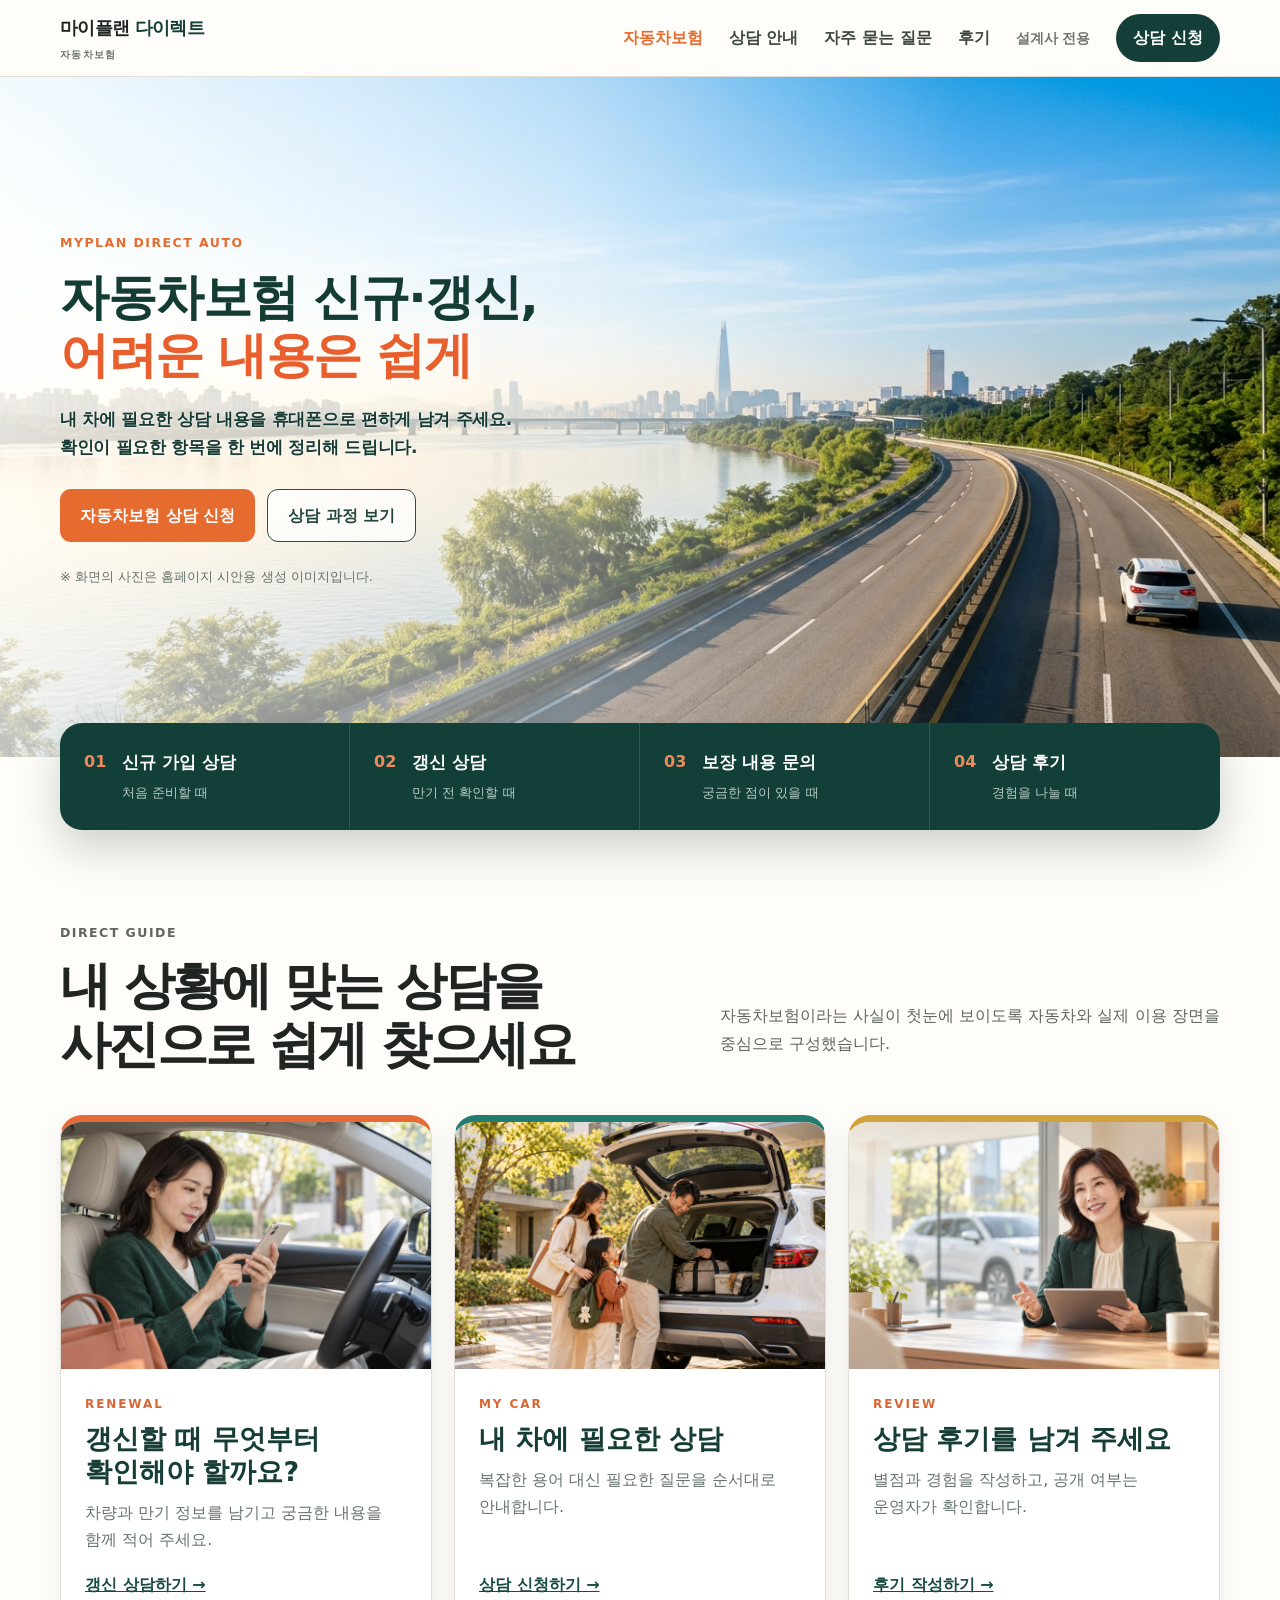
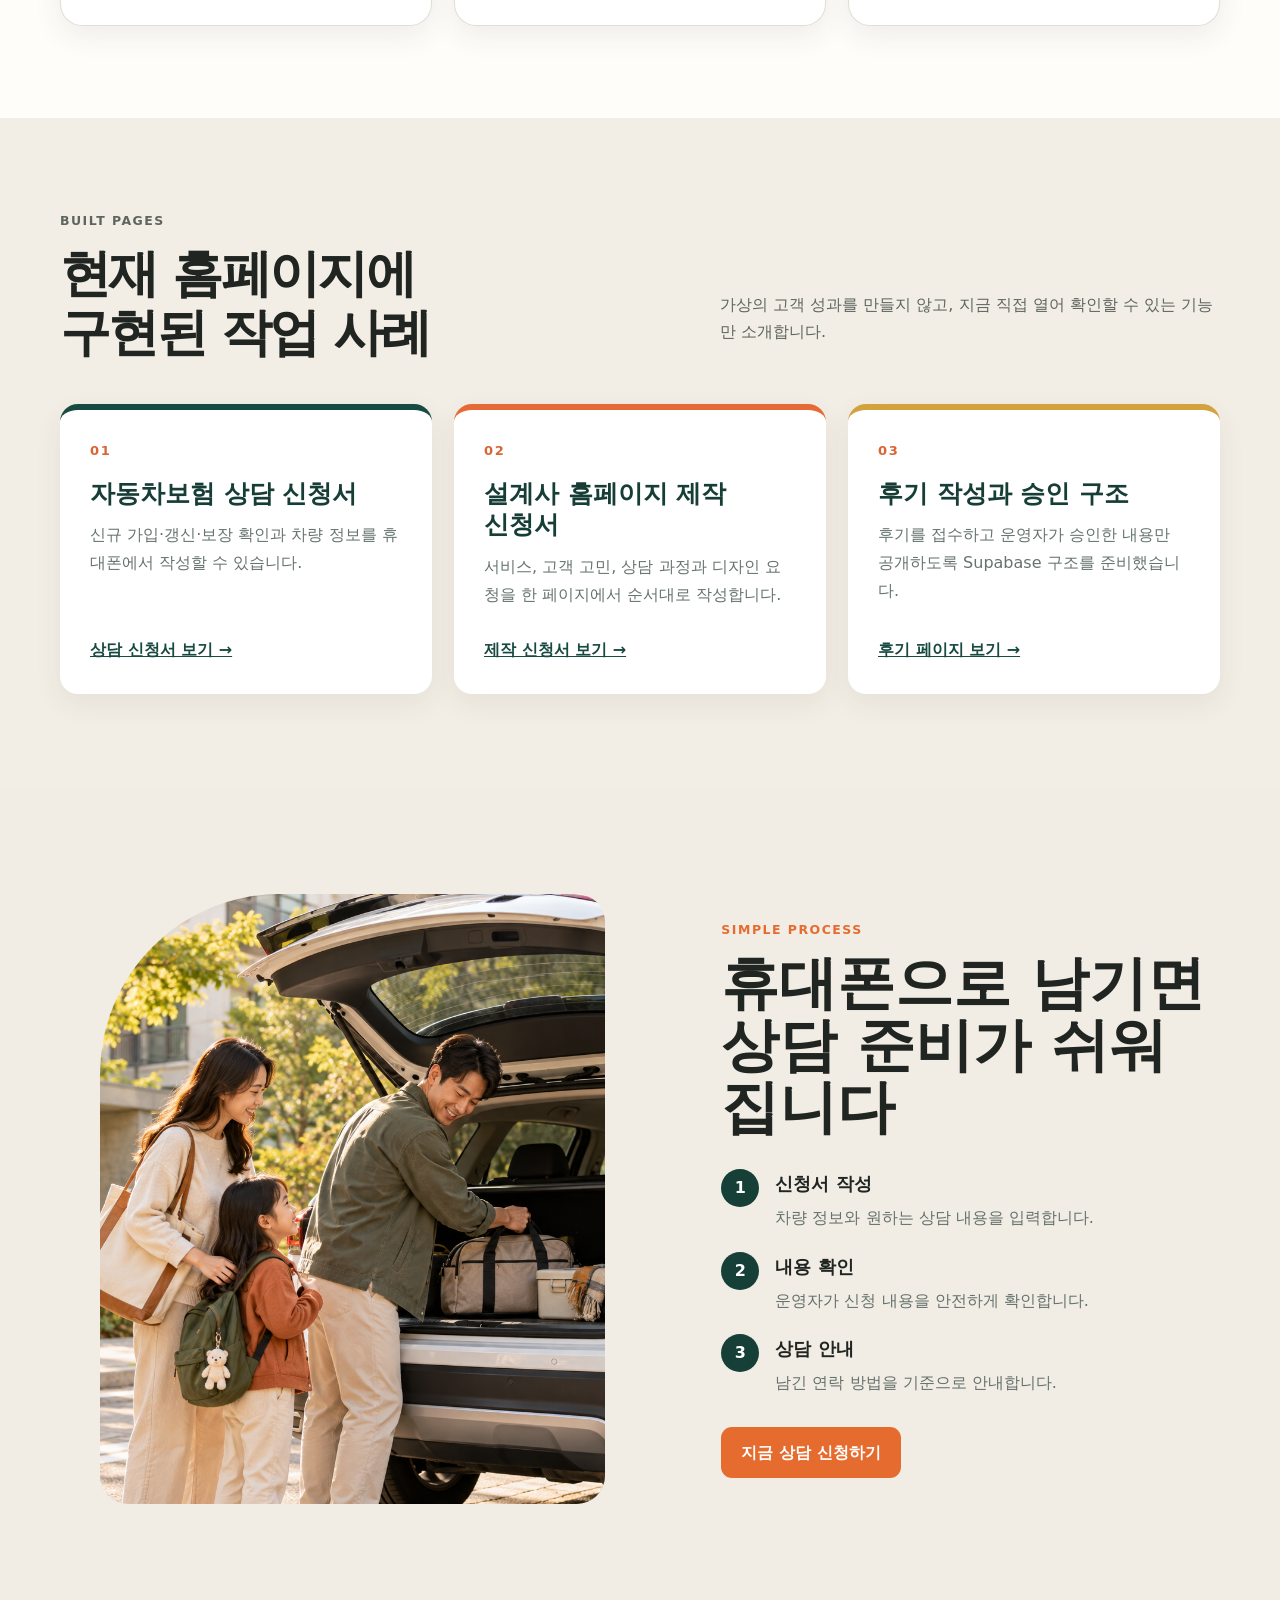
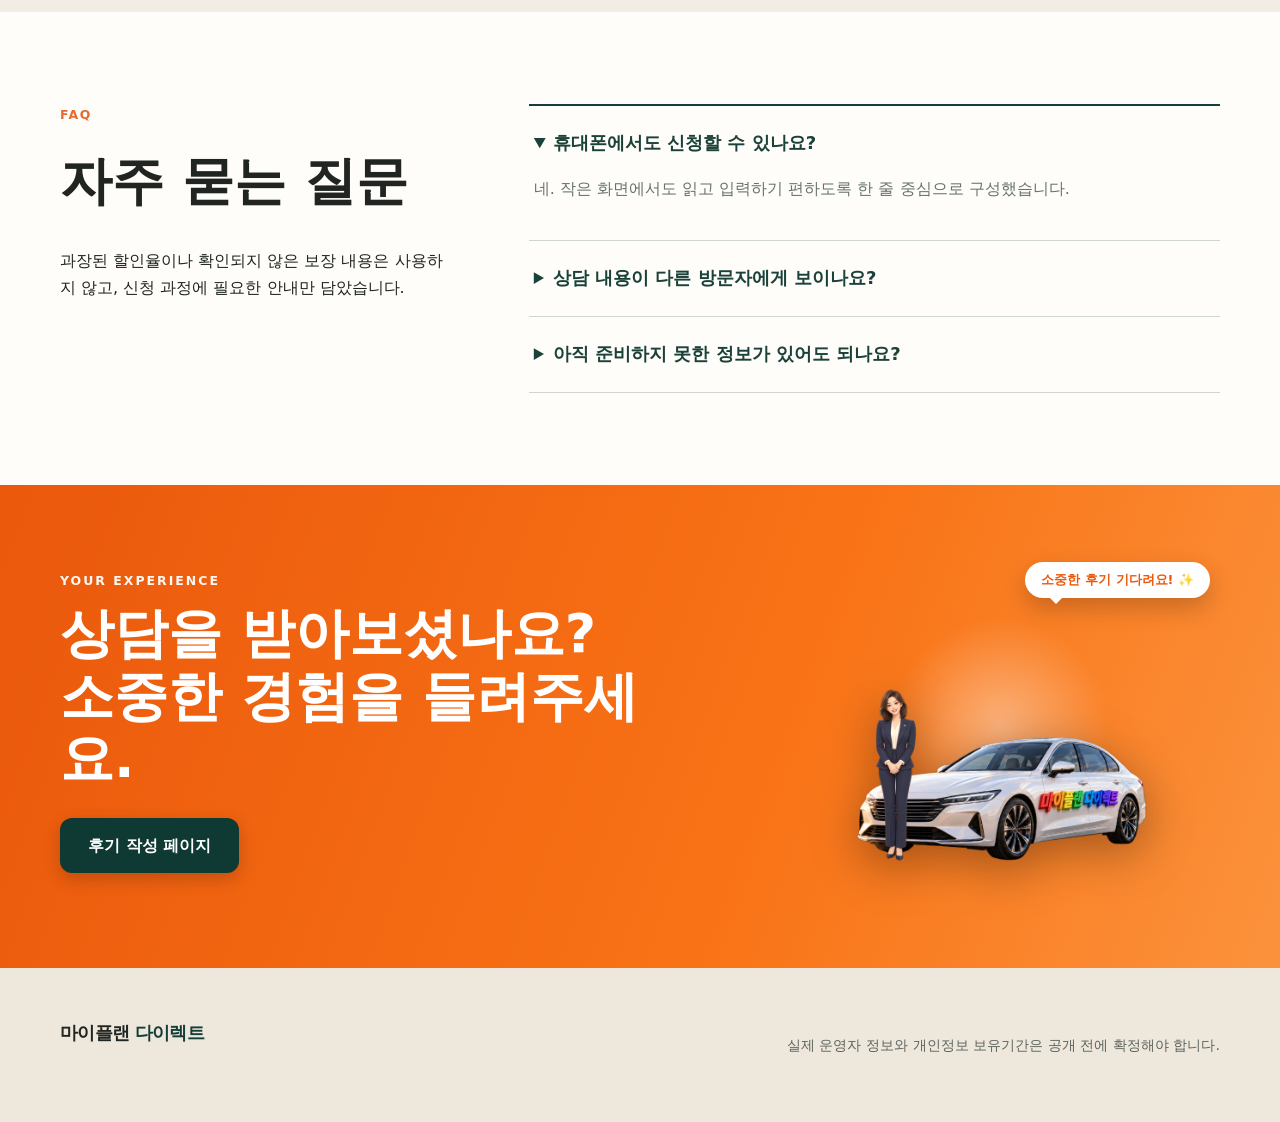
==== index.html @ ab6ae0f0 "Publish MyPlan Direct homework site" ====
<!doctype html><html lang="ko"><head><meta charset="utf-8"><meta name="viewport" content="width=device-width,initial-scale=1"><meta name="robots" content="noindex,nofollow,noarchive"><meta name="description" content="마이플랜 다이렉트 자동차보험 신규·갱신 상담"><title>마이플랜 다이렉트 자동차보험</title><link rel="stylesheet" href="styles.css?v=crisp"></head><body><a class="skip" href="#main">본문 바로가기</a>
<header class="site-header"><div class="wrap nav"><a class="brand" href="index.html">마이플랜 <span>다이렉트</span><small>자동차보험</small></a><button class="menu" aria-expanded="false">메뉴</button><nav class="nav-links"><a aria-current="page" href="index.html">자동차보험</a><a href="#guide">상담 안내</a><a href="#faq">자주 묻는 질문</a><a href="reviews.html">후기</a><a class="planner-link" href="planner-website.html">설계사 전용</a><a class="nav-cta" href="auto-consultation.html">상담 신청</a></nav></div></header>
<main id="main"><section class="auto-hero"><img class="auto-hero-bg" src="assets/car-road-v2.jpg?v=original-beloved" alt="밝은 도로를 안전하게 달리는 흰색 가족용 자동차"><div class="auto-hero-scrim"></div><div class="wrap auto-hero-content"><p class="eyebrow">MYPLAN DIRECT AUTO</p><h1 style="word-break: keep-all;"><span style="white-space: nowrap;">자동차보험 신규·갱신,</span><br><span style="white-space: nowrap;"><em>어려운 내용은 쉽게</em></span></h1><p class="lead">내 차에 필요한 상담 내용을 휴대폰으로 편하게 남겨 주세요.<br>확인이 필요한 항목을 한 번에 정리해 드립니다.</p><div class="actions"><a class="button primary" href="auto-consultation.html">자동차보험 상담 신청</a><a class="button hero-ghost" href="#guide">상담 과정 보기</a></div><p class="hero-caption">※ 화면의 사진은 홈페이지 시안용 생성 이미지입니다.</p></div></section>
<section class="quick-bar" aria-label="빠른 메뉴"><div class="wrap quick-grid"><a href="auto-consultation.html"><span>01</span><strong>신규 가입 상담</strong><small>처음 준비할 때</small></a><a href="auto-consultation.html"><span>02</span><strong>갱신 상담</strong><small>만기 전 확인할 때</small></a><a href="auto-consultation.html"><span>03</span><strong>보장 내용 문의</strong><small>궁금한 점이 있을 때</small></a><a href="reviews.html"><span>04</span><strong>상담 후기</strong><small>경험을 나눌 때</small></a></div></section>
<section class="section" id="guide"><div class="wrap"><div class="section-head"><div><p class="eyebrow">DIRECT GUIDE</p><h2>내 상황에 맞는 상담을<br>사진으로 쉽게 찾으세요</h2></div><p>자동차보험이라는 사실이 첫눈에 보이도록 자동차와 실제 이용 장면을 중심으로 구성했습니다.</p></div><div class="image-service-grid"><article class="image-service-card large"><img src="assets/renewal-mobile-v1.png" alt="주차된 차 안에서 휴대폰으로 자동차보험 갱신 내용을 확인하는 사람"><div><span>RENEWAL</span><h3>갱신할 때 무엇부터<br> 확인해야 할까요?</h3><p>차량과 만기 정보를 남기고 궁금한 내용을 함께 적어 주세요.</p><a href="auto-consultation.html">갱신 상담하기 →</a></div></article><article class="image-service-card"><img src="assets/family-drive-v1.png" alt="가족과 함께 자동차 여행을 준비하는 모습"><div><span>MY CAR</span><h3>내 차에 필요한 상담</h3><p>복잡한 용어 대신 필요한 질문을 순서대로 안내합니다.</p><a href="auto-consultation.html">상담 신청하기 →</a></div></article><article class="image-service-card"><img src="assets/hero-consultation-v1.png" alt="밝은 사무실에서 태블릿으로 안내하는 상담자"><div><span>REVIEW</span><h3>상담 후기를 남겨 주세요</h3><p>별점과 경험을 작성하고, 공개 여부는 운영자가 확인합니다.</p><a href="reviews.html">후기 작성하기 →</a></div></article></div></div></section>
<section class="section built-work" id="work"><div class="wrap"><div class="section-head"><div><p class="eyebrow">BUILT PAGES</p><h2>현재 홈페이지에<br>구현된 작업 사례</h2></div><p>가상의 고객 성과를 만들지 않고, 지금 직접 열어 확인할 수 있는 기능만 소개합니다.</p></div><div class="work-grid"><article><span>01</span><h3>자동차보험 상담 신청서</h3><p>신규 가입·갱신·보장 확인과 차량 정보를 휴대폰에서 작성할 수 있습니다.</p><a href="auto-consultation.html">상담 신청서 보기 →</a></article><article><span>02</span><h3>설계사 홈페이지 제작 신청서</h3><p>서비스, 고객 고민, 상담 과정과 디자인 요청을 한 페이지에서 순서대로 작성합니다.</p><a href="planner-website.html">제작 신청서 보기 →</a></article><article><span>03</span><h3>후기 작성과 승인 구조</h3><p>후기를 접수하고 운영자가 승인한 내용만 공개하도록 Supabase 구조를 준비했습니다.</p><a href="reviews.html">후기 페이지 보기 →</a></article></div></div></section>
<section class="section auto-story"><div class="wrap auto-story-grid"><figure><img src="assets/family-drive-v1.png" alt="주말 이동을 위해 자동차에 짐을 싣는 가족"></figure><div><p class="eyebrow">SIMPLE PROCESS</p><h2>휴대폰으로 남기면<br>상담 준비가 쉬워집니다</h2><ol class="process-list"><li><span>1</span><div><strong>신청서 작성</strong><p>차량 정보와 원하는 상담 내용을 입력합니다.</p></div></li><li><span>2</span><div><strong>내용 확인</strong><p>운영자가 신청 내용을 안전하게 확인합니다.</p></div></li><li><span>3</span><div><strong>상담 안내</strong><p>남긴 연락 방법을 기준으로 안내합니다.</p></div></li></ol><a class="button primary" href="auto-consultation.html">지금 상담 신청하기</a></div></div></section>
<section class="section" id="faq"><div class="wrap faq-layout"><div><p class="eyebrow">FAQ</p><h2>자주 묻는 질문</h2><p>과장된 할인율이나 확인되지 않은 보장 내용은 사용하지 않고, 신청 과정에 필요한 안내만 담았습니다.</p></div><div class="faq-list"><details open><summary>휴대폰에서도 신청할 수 있나요?</summary><p>네. 작은 화면에서도 읽고 입력하기 편하도록 한 줄 중심으로 구성했습니다.</p></details><details><summary>상담 내용이 다른 방문자에게 보이나요?</summary><p>공개 목록으로 만들지 않았습니다. 실제 저장을 시작하기 전에는 Supabase 접근 권한과 운영자 계정 설정을 마쳐야 합니다.</p></details><details><summary>아직 준비하지 못한 정보가 있어도 되나요?</summary><p>확실히 아는 내용부터 작성하고, 자세한 질문은 상담 요청란에 남길 수 있습니다.</p></details></div></div></section>
<section class="auto-review-cta"><div class="wrap auto-review-layout"><div class="review-cta-text"><p class="eyebrow">YOUR EXPERIENCE</p><h2>상담을 받아보셨나요?<br>소중한 경험을 들려주세요.</h2><a class="button" href="reviews.html">후기 작성 페이지</a></div><div class="character-pet-stage"><div class="glow-aura"></div><div class="speech-bubble">소중한 후기 기다려요! ✨</div><div class="character-pet-inner"><img src="assets/consultant-pet.png?v=car-and-pet" alt="상담 전문가 캐릭터" class="character-pet-img"></div></div></div></section></main>
<footer class="site-footer"><div class="wrap footer-grid"><a class="brand" href="index.html">마이플랜 <span>다이렉트</span></a><p>실제 운영자 정보와 개인정보 보유기간은 공개 전에 확정해야 합니다.</p></div></footer><script src="config.js"></script><script src="site.js"></script></body></html>
---- styles.css ----
:root{--forest:#143f38;--forest-2:#0c302b;--orange:#e66b2e;--orange-dark:#c9501b;--cream:#fbf4e9;--cream-2:#f5e8d8;--paper:#fffdf9;--ink:#202522;--body:#5e655f;--line:#dfd8cc;--sage:#dce8df;--white:#fff;--danger:#a43b2b;--success:#176b51;--shadow:0 20px 55px rgba(34,53,43,.13)}
*{box-sizing:border-box}html{scroll-behavior:smooth}body{margin:0;color:var(--ink);font-family:Pretendard,"Noto Sans KR","Malgun Gothic",system-ui,sans-serif;line-height:1.72;background:var(--paper)}button,input,select,textarea{font:inherit}.wrap{width:min(1160px,calc(100% - 40px));margin:auto}.skip{position:fixed;left:12px;top:-60px;z-index:100;background:#111;color:#fff;padding:10px}.skip:focus{top:12px}.site-header{position:sticky;top:0;z-index:20;background:rgba(255,253,249,.94);backdrop-filter:blur(16px);border-bottom:1px solid rgba(223,216,204,.8)}.nav{min-height:76px;display:flex;align-items:center;justify-content:space-between;gap:28px}.brand{color:var(--ink);text-decoration:none;font-weight:900;letter-spacing:-.04em;font-size:1.12rem}.brand span{color:var(--forest)}.nav-links{display:flex;align-items:center;gap:26px}.nav-links a{color:#3e4842;text-decoration:none;font-weight:700}.nav-links a[aria-current=page],.nav-links a:hover{color:var(--orange)}.nav-links .nav-cta{background:var(--forest);color:#fff;padding:10px 17px;border-radius:999px}.menu{display:none;border:1px solid var(--line);background:#fff;border-radius:10px;padding:8px 12px}.hero{background:var(--cream);padding:70px 0 0;overflow:hidden}.hero-grid{display:grid;grid-template-columns:.92fr 1.08fr;gap:56px;align-items:center}.eyebrow{margin:0 0 12px;color:var(--orange);font-size:.78rem;font-weight:900;letter-spacing:.12em}.hero h1,.page-hero h1{margin:0;font-size:clamp(2.7rem,6vw,5.2rem);line-height:1.06;letter-spacing:-.065em}.hero h1 em{font-style:normal;color:var(--forest)}.lead{font-size:1.12rem;color:var(--body);margin:24px 0 30px}.actions{display:flex;flex-wrap:wrap;gap:12px}.button{display:inline-flex;align-items:center;justify-content:center;min-height:48px;border:0;border-radius:11px;padding:12px 20px;font-weight:900;text-decoration:none;cursor:pointer}.button.primary{background:var(--orange);color:#fff}.button.primary:hover{background:var(--orange-dark)}.button.secondary{background:#fff;color:var(--forest);border:1px solid #cfc4b5}.button.forest{background:var(--forest);color:#fff}.hero-photo{position:relative;margin:0;align-self:end}.hero-photo img{display:block;width:100%;aspect-ratio:3/2;object-fit:cover;border-radius:120px 120px 24px 24px;box-shadow:var(--shadow)}.photo-note{position:absolute;left:-22px;bottom:28px;background:var(--forest);color:#fff;padding:14px 18px;border-radius:10px;box-shadow:var(--shadow);font-weight:800}.trust-strip{margin-top:0;background:var(--forest);color:#fff}.trust-grid{display:grid;grid-template-columns:repeat(3,1fr)}.trust-grid div{padding:25px 28px;border-right:1px solid rgba(255,255,255,.15)}.trust-grid div:last-child{border:0}.trust-grid strong,.trust-grid span{display:block}.trust-grid span{color:#bdd1cb;font-size:.88rem}.section{padding:92px 0}.section-head{display:flex;justify-content:space-between;align-items:end;gap:40px;margin-bottom:42px}.section-head h2{font-size:clamp(2rem,4vw,3.4rem);line-height:1.15;letter-spacing:-.05em;margin:0}.section-head p{max-width:500px;color:var(--body)}.service-list{display:grid;grid-template-columns:1fr 1fr;border-top:1px solid var(--line)}.service-item{padding:32px 24px 34px 0;border-bottom:1px solid var(--line);display:grid;grid-template-columns:64px 1fr;gap:20px}.service-item:nth-child(odd){border-right:1px solid var(--line)}.service-item:nth-child(even){padding-left:32px}.service-number{color:var(--orange);font-size:1.6rem;font-weight:900}.service-item h3{margin:0 0 8px;font-size:1.35rem}.service-item p{margin:0;color:var(--body)}.dark-section{background:var(--forest);color:#fff}.dark-section .section-head p{color:#c7d7d2}.dark-cards{display:grid;grid-template-columns:repeat(3,1fr);gap:16px}.dark-card{padding:28px;border:1px solid rgba(255,255,255,.18);background:rgba(255,255,255,.06);border-radius:14px}.dark-card span{color:#f3b085;font-weight:900}.dark-card h3{font-size:1.3rem}.dark-card p{color:#c9d8d4}.cta-band{background:var(--orange);color:#fff;padding:44px 0}.cta-row{display:flex;justify-content:space-between;align-items:center;gap:30px}.cta-row h2{margin:0;font-size:2rem;letter-spacing:-.04em}.cta-row .button{background:#fff;color:var(--forest)}.page-hero{padding:76px 0;background:var(--cream);border-bottom:1px solid var(--line)}.page-hero h1{font-size:clamp(2.5rem,5vw,4.4rem)}.page-hero .lead{max-width:720px}.page-shell{display:grid;grid-template-columns:minmax(0,1fr) 390px;gap:36px;align-items:start}.info-panel{position:sticky;top:104px;background:var(--forest);color:#fff;padding:30px;border-radius:18px}.info-panel h2{margin-top:0}.info-panel p,.info-panel li{color:#cbdad5}.info-panel ol,.info-panel ul{padding-left:20px}.form-card{background:#fff;border:1px solid var(--line);padding:34px;border-radius:18px;box-shadow:0 14px 40px rgba(43,53,47,.07)}.form-card h2{margin-top:0;font-size:1.8rem}.form-intro{color:var(--body)}.form-grid{display:grid;gap:18px}.two{display:grid;grid-template-columns:1fr 1fr;gap:14px}.field{display:grid;gap:7px;font-weight:750}.field span,.required{color:var(--danger)}.field small{color:var(--body);font-weight:500}input,select,textarea{width:100%;padding:13px 14px;border:1px solid #cfc8bd;border-radius:9px;color:var(--ink);background:#fff;outline:0}textarea{resize:vertical}input:focus,select:focus,textarea:focus{border-color:var(--forest);box-shadow:0 0 0 4px rgba(20,63,56,.1)}.consent{background:var(--cream);border:1px solid var(--line);padding:16px;border-radius:10px;color:var(--body);font-size:.92rem}.check{display:grid;grid-template-columns:22px 1fr;gap:10px;align-items:start}.check input{width:20px;height:20px}.submit{width:100%;min-height:54px}.submit:disabled{opacity:.5;cursor:not-allowed}.message{text-align:center;font-weight:800;min-height:1.6em;margin:0}.message.ok{color:var(--success)}.message.bad{color:var(--danger)}.warning{background:#fff2df;border:1px solid #efc691;color:#7a4b19;padding:14px;border-radius:10px}.honeypot{position:absolute!important;left:-9999px!important;width:1px!important;height:1px!important}.review-layout{display:grid;grid-template-columns:minmax(0,1.15fr) minmax(340px,.85fr);gap:30px}.review-list{display:grid;gap:14px}.review-card{margin:0;padding:23px;background:#fff;border:1px solid var(--line);border-radius:13px}.stars{color:var(--orange);letter-spacing:.08em}.review-card footer{display:flex;justify-content:space-between;color:var(--body);font-size:.86rem}.empty{padding:40px;border:1px dashed #b9b0a4;text-align:center;color:var(--body)}.privacy-content{max-width:850px}.privacy-content h2{margin-top:44px}.notice{background:var(--cream);border-left:5px solid var(--orange);padding:20px}.site-footer{padding:50px 0;background:#ede7dc}.footer-grid{display:flex;justify-content:space-between;gap:30px}.footer-grid p{color:var(--body);font-size:.9rem}.generic-photo-note{font-size:.78rem;color:var(--body);margin-top:10px}
@media(max-width:850px){.menu{display:block}.nav-links{display:none;position:absolute;top:68px;left:20px;right:20px;flex-direction:column;align-items:stretch;background:#fff;border:1px solid var(--line);padding:18px;border-radius:14px;box-shadow:var(--shadow)}.nav-links.open{display:flex}.hero-grid,.page-shell,.review-layout{grid-template-columns:1fr}.hero{padding-top:48px}.hero-photo{margin-top:10px}.photo-note{left:14px}.trust-grid,.dark-cards{grid-template-columns:1fr}.trust-grid div{border-right:0;border-bottom:1px solid rgba(255,255,255,.15)}.service-list{grid-template-columns:1fr}.service-item:nth-child(odd){border-right:0}.service-item:nth-child(even){padding-left:0}.info-panel{position:static}.section-head,.cta-row,.footer-grid{align-items:flex-start;flex-direction:column}}
@media(max-width:560px){.wrap{width:min(100% - 28px,1160px)}.nav{min-height:64px}.hero h1,.page-hero h1{font-size:2.65rem}.actions{display:grid}.actions .button{width:100%}.hero-photo img{border-radius:62px 62px 18px 18px}.section{padding:66px 0}.two{grid-template-columns:1fr}.form-card{padding:22px 16px}.service-item{grid-template-columns:46px 1fr}.page-hero{padding:55px 0}}
@media(prefers-reduced-motion:reduce){html{scroll-behavior:auto}}
.honeypot{display:none!important}
.brand small{display:block;margin-top:2px;color:#6b756f;font-size:10px;font-weight:800;letter-spacing:.13em}.planner-link{color:#6f7772!important;font-size:14px}
.auto-hero{position:relative;min-height:680px;display:grid;align-items:center;overflow:hidden;background:#dce5de}.auto-hero-bg{position:absolute;inset:0;width:100%;height:100%;object-fit:cover;object-position:center}.auto-hero-scrim{position:absolute;inset:0;background:linear-gradient(90deg,rgba(255,255,255,0.75) 0%,rgba(255,255,255,0.45) 45%,rgba(255,255,255,0) 75%)}.auto-hero-content{position:relative;z-index:1;padding-top:92px;padding-bottom:92px}.auto-hero-content h1{max-width:680px;margin:14px 0 20px;color:#153c34;font-size:clamp(30px,3.8vw,50px);line-height:1.2;letter-spacing:-.03em}.auto-hero-content h1 em{color:#e85e2c;font-style:normal}.auto-hero-content .lead{max-width:630px;color:#43534e}.hero-ghost{border:1px solid #294f46;background:rgba(255,255,255,.76);color:#24483f}.hero-caption{margin-top:24px;color:#65716c;font-size:13px}
.quick-bar{position:relative;z-index:2;margin-top:-34px}.quick-grid{display:grid;grid-template-columns:repeat(4,1fr);overflow:hidden;border-radius:22px;background:#123f37;box-shadow:0 18px 45px rgba(19,49,42,.22)}.quick-grid a{display:grid;grid-template-columns:38px 1fr;padding:25px 24px;border-right:1px solid rgba(255,255,255,.13);color:#fff;text-decoration:none}.quick-grid a:last-child{border-right:0}.quick-grid span{grid-row:1/3;color:#ef8a5e;font-weight:900}.quick-grid strong{font-size:17px}.quick-grid small{margin-top:5px;color:#b9ccc6}
.image-service-grid{display:grid;grid-template-columns:1.25fr .75fr;gap:22px}.image-service-card{position:relative;min-height:340px;overflow:hidden;border-radius:28px;background:#163f37}.image-service-card.large{grid-row:span 2;min-height:704px}.image-service-card img{width:100%;height:100%;object-fit:cover;transition:transform .5s ease}.image-service-card:hover img{transform:scale(1.025)}.image-service-card:after{content:"";position:absolute;inset:0;background:linear-gradient(0deg,rgba(10,35,30,.88),rgba(10,35,30,0) 62%)}.image-service-card>div{position:absolute;z-index:2;right:0;bottom:0;left:0;padding:30px;color:#fff}.image-service-card span{color:#ff9a69;font-size:12px;font-weight:900;letter-spacing:.16em}.image-service-card h3{margin:8px 0 10px;font-size:clamp(25px,3vw,38px);line-height:1.12}.image-service-card p{max-width:520px;color:#d7e1de}.image-service-card a{display:inline-block;margin-top:14px;color:#fff;font-weight:800}
.auto-story{background:#f1ede4}.auto-story-grid{display:grid;grid-template-columns:1.08fr .92fr;gap:76px;align-items:center}.auto-story figure{height:610px;overflow:hidden;border-radius:180px 28px 28px 28px}.auto-story figure img{width:100%;height:100%;object-fit:cover}.auto-story h2{margin:12px 0 30px;font-size:clamp(36px,4.5vw,58px);line-height:1.08}.process-list{display:grid;gap:20px;margin:0 0 30px;padding:0;list-style:none}.process-list li{display:flex;gap:16px;align-items:flex-start}.process-list li>span{display:grid;flex:0 0 38px;height:38px;place-items:center;border-radius:50%;background:#153f37;color:#fff;font-weight:900}.process-list strong{font-size:18px}.process-list p{margin:4px 0 0;color:#65716c}
.faq-layout{display:grid;grid-template-columns:.72fr 1.28fr;gap:80px}.faq-layout h2{margin:10px 0 20px;font-size:52px}.faq-list{border-top:2px solid #173f37}.faq-list details{padding:22px 5px;border-bottom:1px solid #cfd6d2}.faq-list summary{cursor:pointer;color:#1b423a;font-size:18px;font-weight:850}.faq-list p{padding-right:40px;color:#66736e}.auto-review-cta{padding:100px 0;background:linear-gradient(110deg,#eb682f,#f29560);color:#fff}.auto-review-cta h2{margin:12px 0 28px;font-size:clamp(38px,5vw,66px);line-height:1.08}.auto-review-cta .eyebrow{color:#fff}.auto-review-cta .button{background:#153f37;color:#fff}
@media(max-width:800px){.auto-hero{min-height:680px;align-items:end}.auto-hero-bg{object-position:64% center}.auto-hero-scrim{background:linear-gradient(0deg,rgba(248,244,235,.98) 0%,rgba(248,244,235,.88) 56%,rgba(248,244,235,.06) 100%)}.auto-hero-content{padding-top:250px;padding-bottom:62px}.auto-hero-content h1{font-size:42px}.auto-hero-content .lead br{display:none}.quick-bar{margin-top:0;background:#123f37}.quick-grid{grid-template-columns:1fr 1fr;border-radius:0;box-shadow:none}.quick-grid a{padding:19px 16px;border-bottom:1px solid rgba(255,255,255,.12)}.image-service-grid{grid-template-columns:1fr}.image-service-card,.image-service-card.large{grid-row:auto;min-height:430px}.auto-story-grid,.faq-layout{grid-template-columns:1fr;gap:38px}.auto-story figure{height:430px;border-radius:100px 24px 24px 24px}.faq-layout h2{font-size:40px}}
@media(max-width:520px){.quick-grid{grid-template-columns:1fr}.quick-grid a{grid-template-columns:34px 1fr}.auto-hero-content h1{font-size:37px}.image-service-card,.image-service-card.large{min-height:400px}.image-service-card>div{padding:24px}.auto-story figure{height:350px}.auto-review-cta{padding:72px 0}}

/* 서비스 사진 3장만 동일한 크기와 아래 설명형 카드로 정리 */
.image-service-grid{grid-template-columns:repeat(3,minmax(0,1fr));align-items:stretch}
.image-service-card,.image-service-card.large{display:flex;grid-row:auto;min-height:0;flex-direction:column;border:1px solid #e2ded6;border-radius:22px;background:#fff;box-shadow:0 10px 28px rgba(38,54,49,.08)}
.image-service-card img{display:block;width:100%;height:auto;aspect-ratio:3/2;object-fit:contain;object-position:center;background:#f2eee7;transition:none}
.image-service-card:hover img{transform:none}
.image-service-card:after{display:none}
.image-service-card>div{position:static;display:flex;flex:1;flex-direction:column;align-items:flex-start;padding:25px 24px 27px;color:#173e36}
.image-service-card span{color:#d96534}
.image-service-card h3{margin:8px 0 10px;font-size:27px;line-height:1.22;word-break:keep-all}
.image-service-card h3 br{display:none}
.image-service-card p{margin:0;color:#66736e;line-height:1.7;word-break:keep-all}
.image-service-card a{margin-top:auto;padding-top:18px;color:#174a40}
@media(max-width:900px){.image-service-grid{grid-template-columns:1fr}.image-service-card,.image-service-card.large{min-height:0}.image-service-card img{aspect-ratio:3/2}.image-service-card>div{padding:23px 22px 25px}}
.image-service-card:nth-child(1){border-top:7px solid #e66a35}
.image-service-card:nth-child(2){border-top:7px solid #237c70}
.image-service-card:nth-child(3){border-top:7px solid #d3a23f}
.built-work{background:#f3eee5}.work-grid{display:grid;grid-template-columns:repeat(3,minmax(0,1fr));gap:22px}.work-grid article{display:flex;min-height:290px;flex-direction:column;padding:30px;border-top:6px solid #174a40;border-radius:18px;background:#fff;box-shadow:0 10px 28px rgba(38,54,49,.07)}.work-grid article:nth-child(2){border-top-color:#e66a35}.work-grid article:nth-child(3){border-top-color:#d3a23f}.work-grid span{color:#d96534;font-size:13px;font-weight:900;letter-spacing:.14em}.work-grid h3{margin:16px 0 12px;color:#173e36;font-size:25px;line-height:1.25;word-break:keep-all}.work-grid p{margin:0;color:#66736e;line-height:1.75}.work-grid a{margin-top:auto;padding-top:22px;color:#174a40;font-weight:850}@media(max-width:800px){.work-grid{grid-template-columns:1fr}.work-grid article{min-height:0}}

/* Auto Review CTA & Moving Female Character */
.auto-review-cta {
  padding: 85px 0 95px;
  background: linear-gradient(110deg, #ea580c 0%, #f97316 60%, #fb923c 100%);
  color: #fff;
  overflow: visible;
  position: relative;
}
.auto-review-layout {
  display: flex;
  align-items: center;
  justify-content: space-between;
  gap: 40px;
  position: relative;
}
.review-cta-text {
  max-width: 620px;
  z-index: 2;
}
.review-cta-text h2 {
  margin: 12px 0 28px;
  font-size: clamp(34px, 4.5vw, 54px);
  line-height: 1.15;
  font-weight: 900;
  color: #fff;
}
.review-cta-text .eyebrow {
  color: rgba(255, 255, 255, 0.95);
  font-weight: 800;
  letter-spacing: 2px;
}
.auto-review-cta .button {
  background: #0f3933;
  color: #fff;
  font-weight: 700;
  padding: 14px 28px;
  border-radius: 12px;
  box-shadow: 0 6px 18px rgba(0, 0, 0, 0.2);
  transition: all 0.25s ease;
  display: inline-block;
}
.auto-review-cta .button:hover {
  background: #144e45;
  transform: translateY(-2px);
  box-shadow: 0 10px 25px rgba(0, 0, 0, 0.3);
}

/* Character Pet Stage */
.character-pet-stage {
  position: relative;
  width: 440px;
  height: 270px;
  display: flex;
  align-items: flex-end;
  justify-content: center;
  z-index: 2;
  flex-shrink: 0;
}
.character-pet-inner {
  position: relative;
  width: 100%;
  height: 100%;
  display: flex;
  align-items: flex-end;
  justify-content: center;
  animation: petFloat 3.4s ease-in-out infinite;
}
.character-pet-img {
  max-height: 260px;
  max-width: 100%;
  width: auto;
  object-fit: contain;
  filter: drop-shadow(0 12px 24px rgba(0, 0, 0, 0.35));
  margin-bottom: -20px;
}
.character-pet-stage .glow-aura {
  position: absolute;
  top: 30px;
  width: 220px;
  height: 220px;
  background: radial-gradient(circle, rgba(255, 255, 255, 0.4) 0%, rgba(255, 255, 255, 0) 70%);
  border-radius: 50%;
  z-index: 0;
  pointer-events: none;
  animation: petGlow 2.5s ease-in-out infinite alternate;
}
.character-pet-stage .speech-bubble {
  position: absolute;
  top: -25px;
  right: 10px;
  background: #ffffff;
  color: #ea580c;
  font-size: 13px;
  font-weight: 800;
  padding: 7px 16px;
  border-radius: 20px;
  box-shadow: 0 10px 25px rgba(0, 0, 0, 0.2);
  z-index: 3;
  white-space: nowrap;
  animation: bubbleHop 2.4s ease-in-out infinite;
}
.character-pet-stage .speech-bubble::after {
  content: '';
  position: absolute;
  bottom: -6px;
  left: 25px;
  border-width: 6px 6px 0;
  border-style: solid;
  border-color: #ffffff transparent;
  display: block;
  width: 0;
}

@keyframes petFloat {
  0%, 100% { transform: translateY(0px) rotate(0deg); }
  50% { transform: translateY(-10px) rotate(0.8deg); }
}
@keyframes petGlow {
  0% { transform: scale(0.95); opacity: 0.5; }
  100% { transform: scale(1.15); opacity: 0.85; }
}
@keyframes bubbleHop {
  0%, 100% { transform: translateY(0); }
  50% { transform: translateY(-5px); }
}

@media(max-width: 800px) {
  .auto-hero-bg {
    object-position: 85% center !important;
    transform: scale(1) !important;
  }
  .auto-review-layout {
    flex-direction: column !important;
    text-align: center !important;
    gap: 35px !important;
  }
  .character-pet-stage {
    width: 220px !important;
    height: 260px !important;
  }
  .character-pet-img {
    max-height: 290px !important;
    margin-bottom: 0 !important;
  }
  .character-pet-stage .speech-bubble {
    right: -10px !important;
    top: -15px !important;
  }
}






/* Clean & Crisp Lead Typography */
.auto-hero-content .lead {
  max-width: 620px;
  margin: 16px 0 28px;
  color: #173b33 !important;
  font-size: 17px !important;
  line-height: 1.65 !important;
  font-weight: 600 !important;
  letter-spacing: -0.3px !important;
  text-shadow: 0 1px 2px rgba(255, 255, 255, 0.95);
}
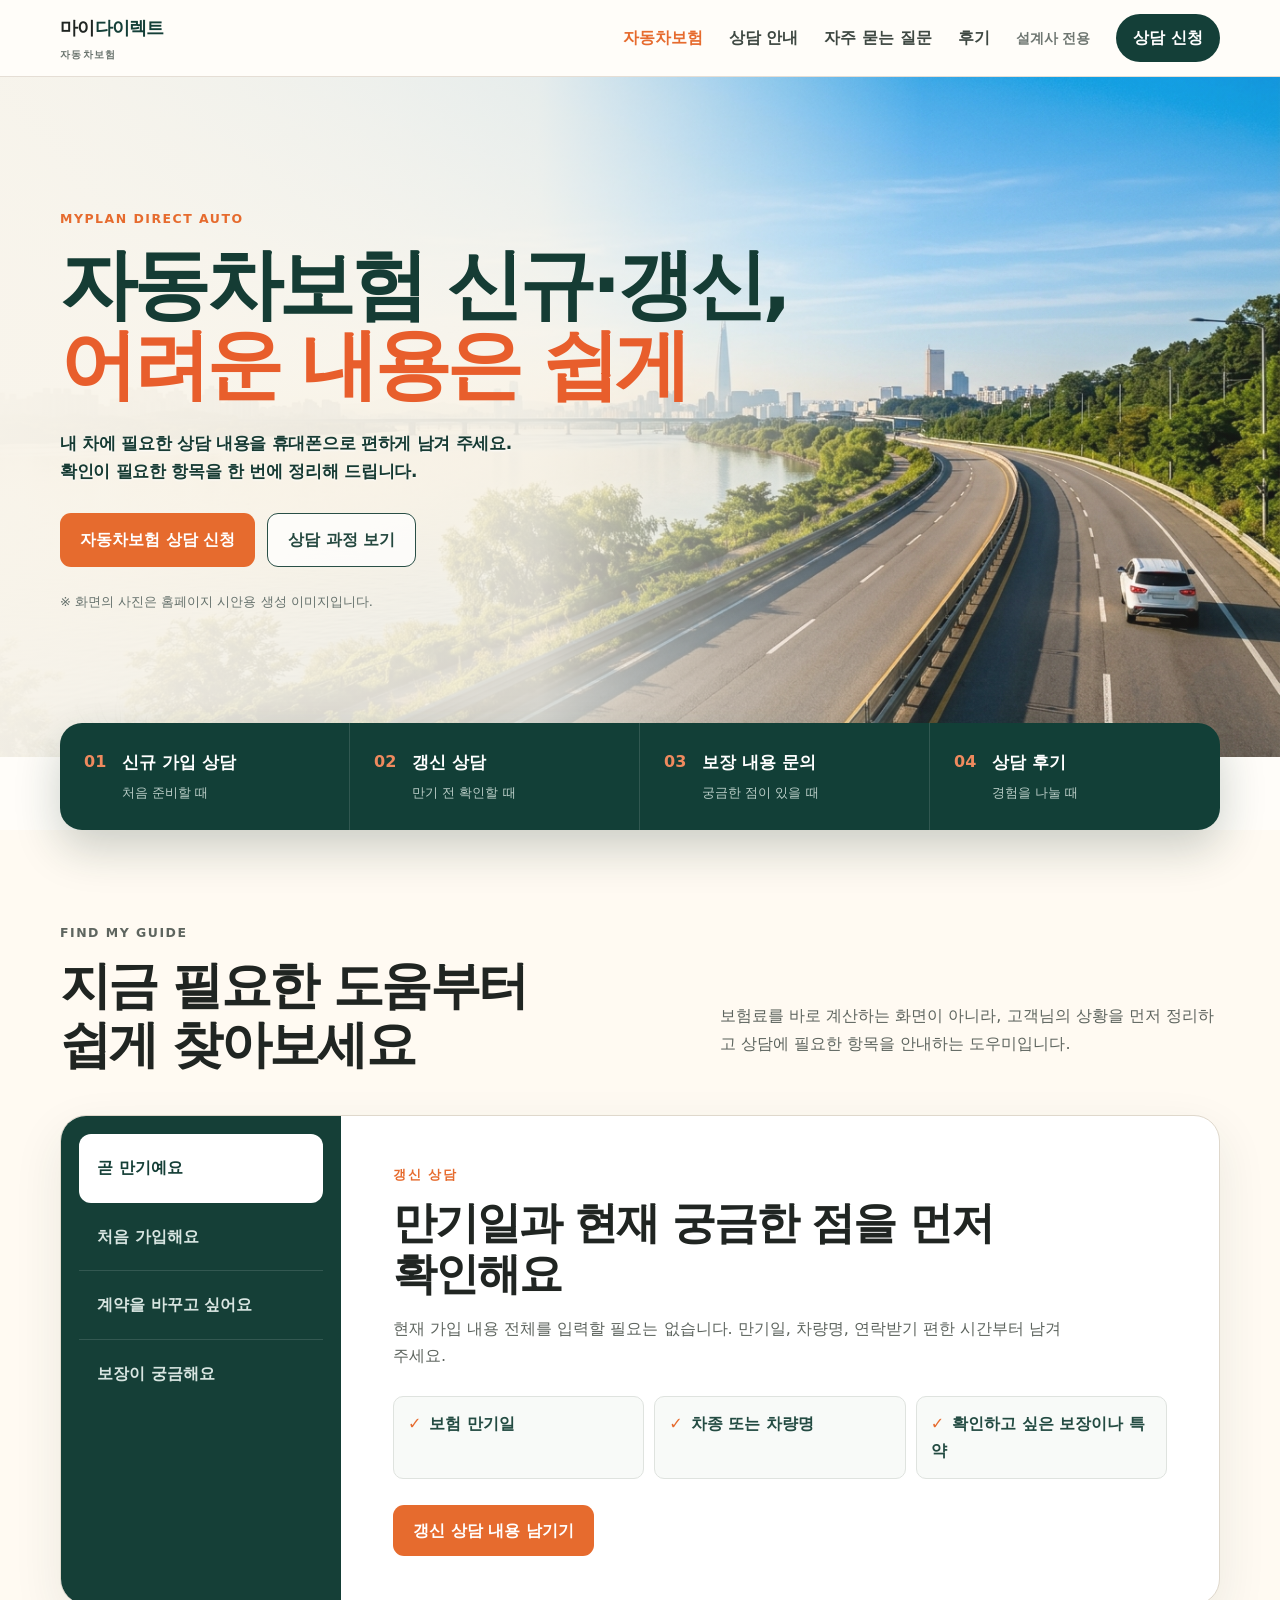
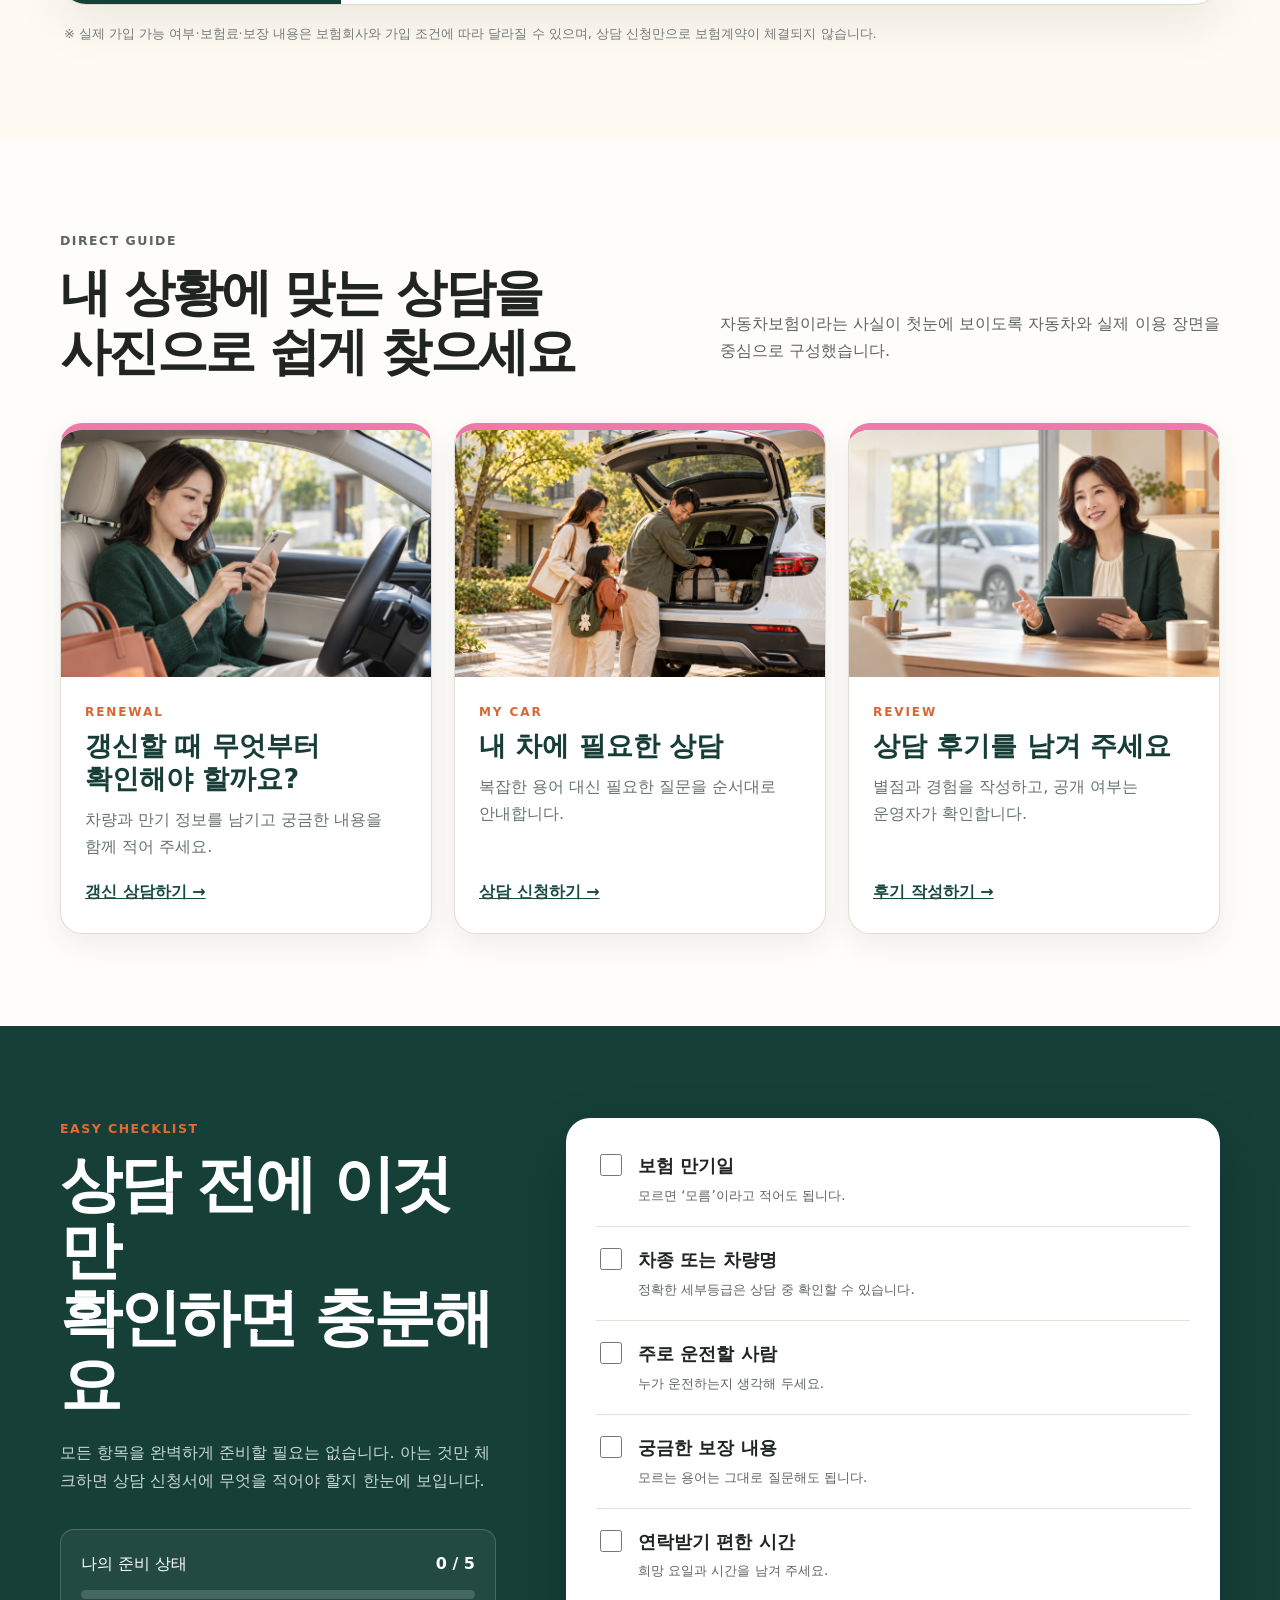
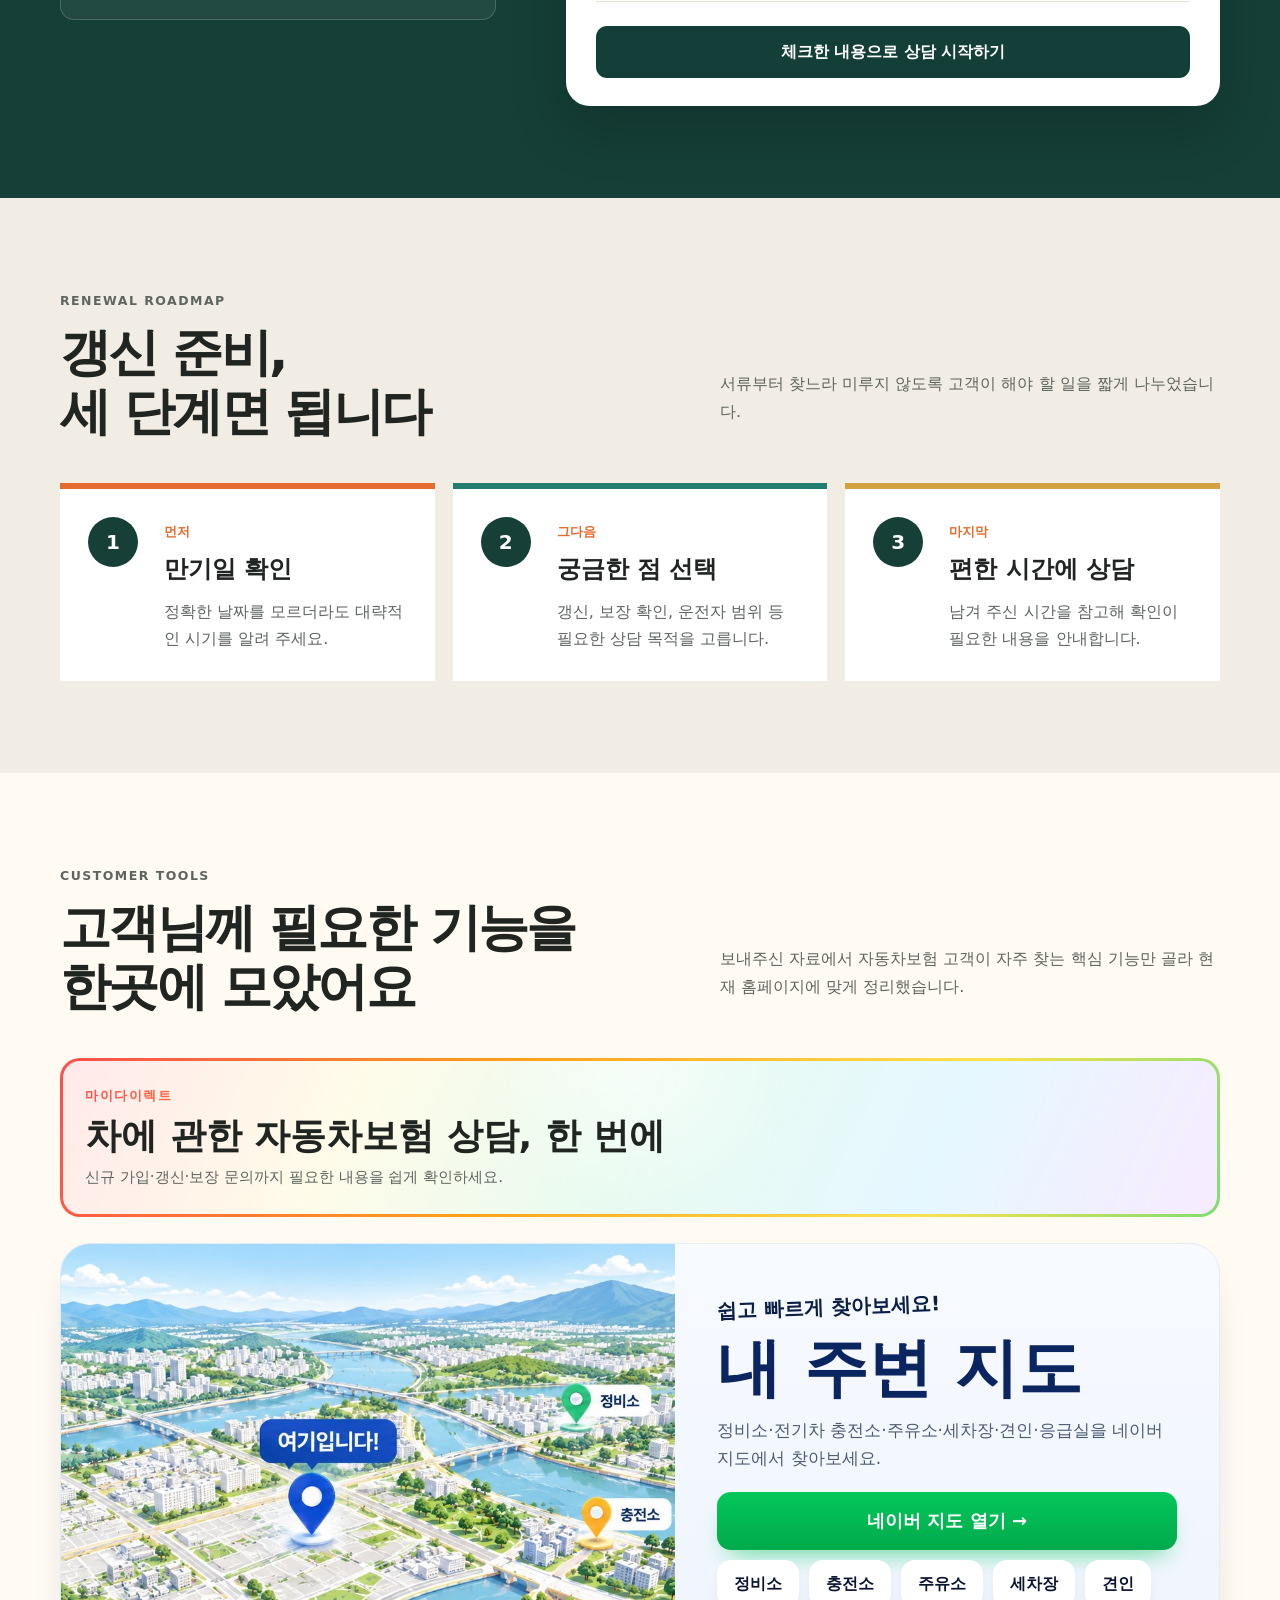
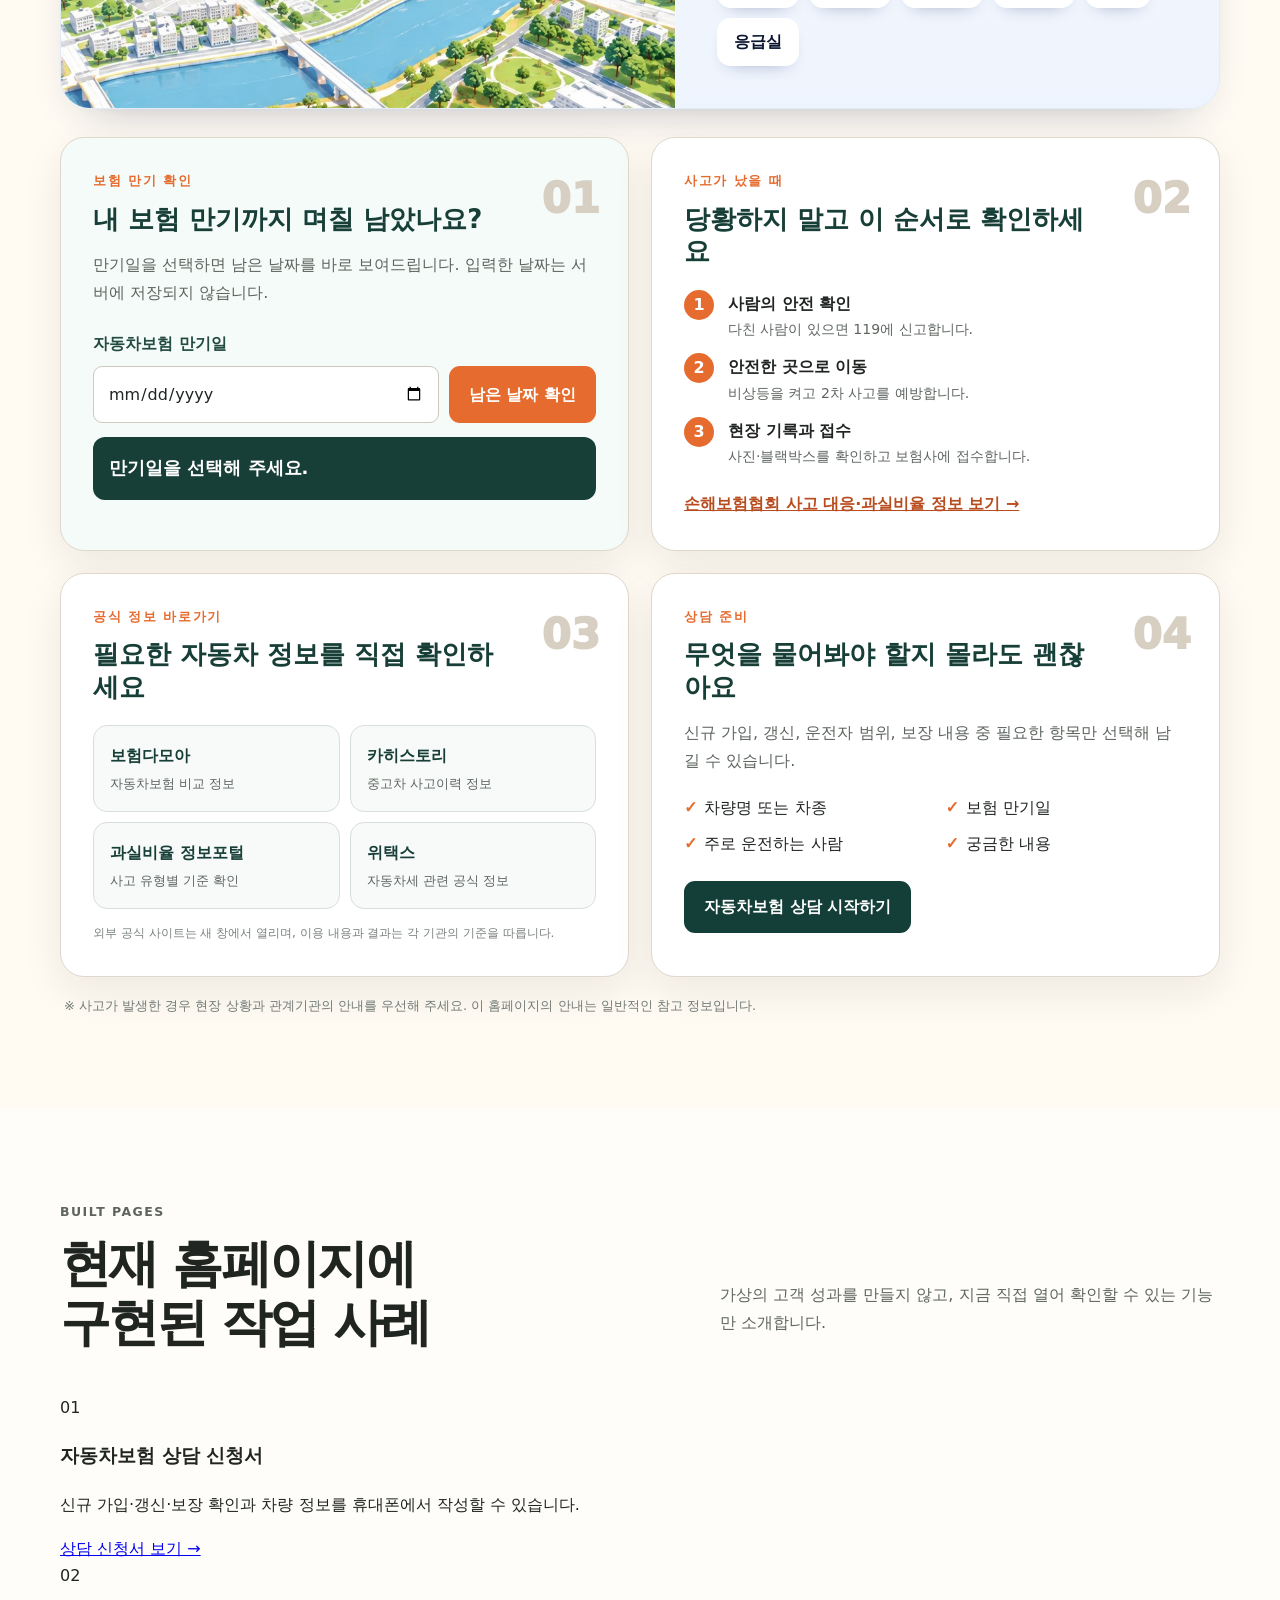
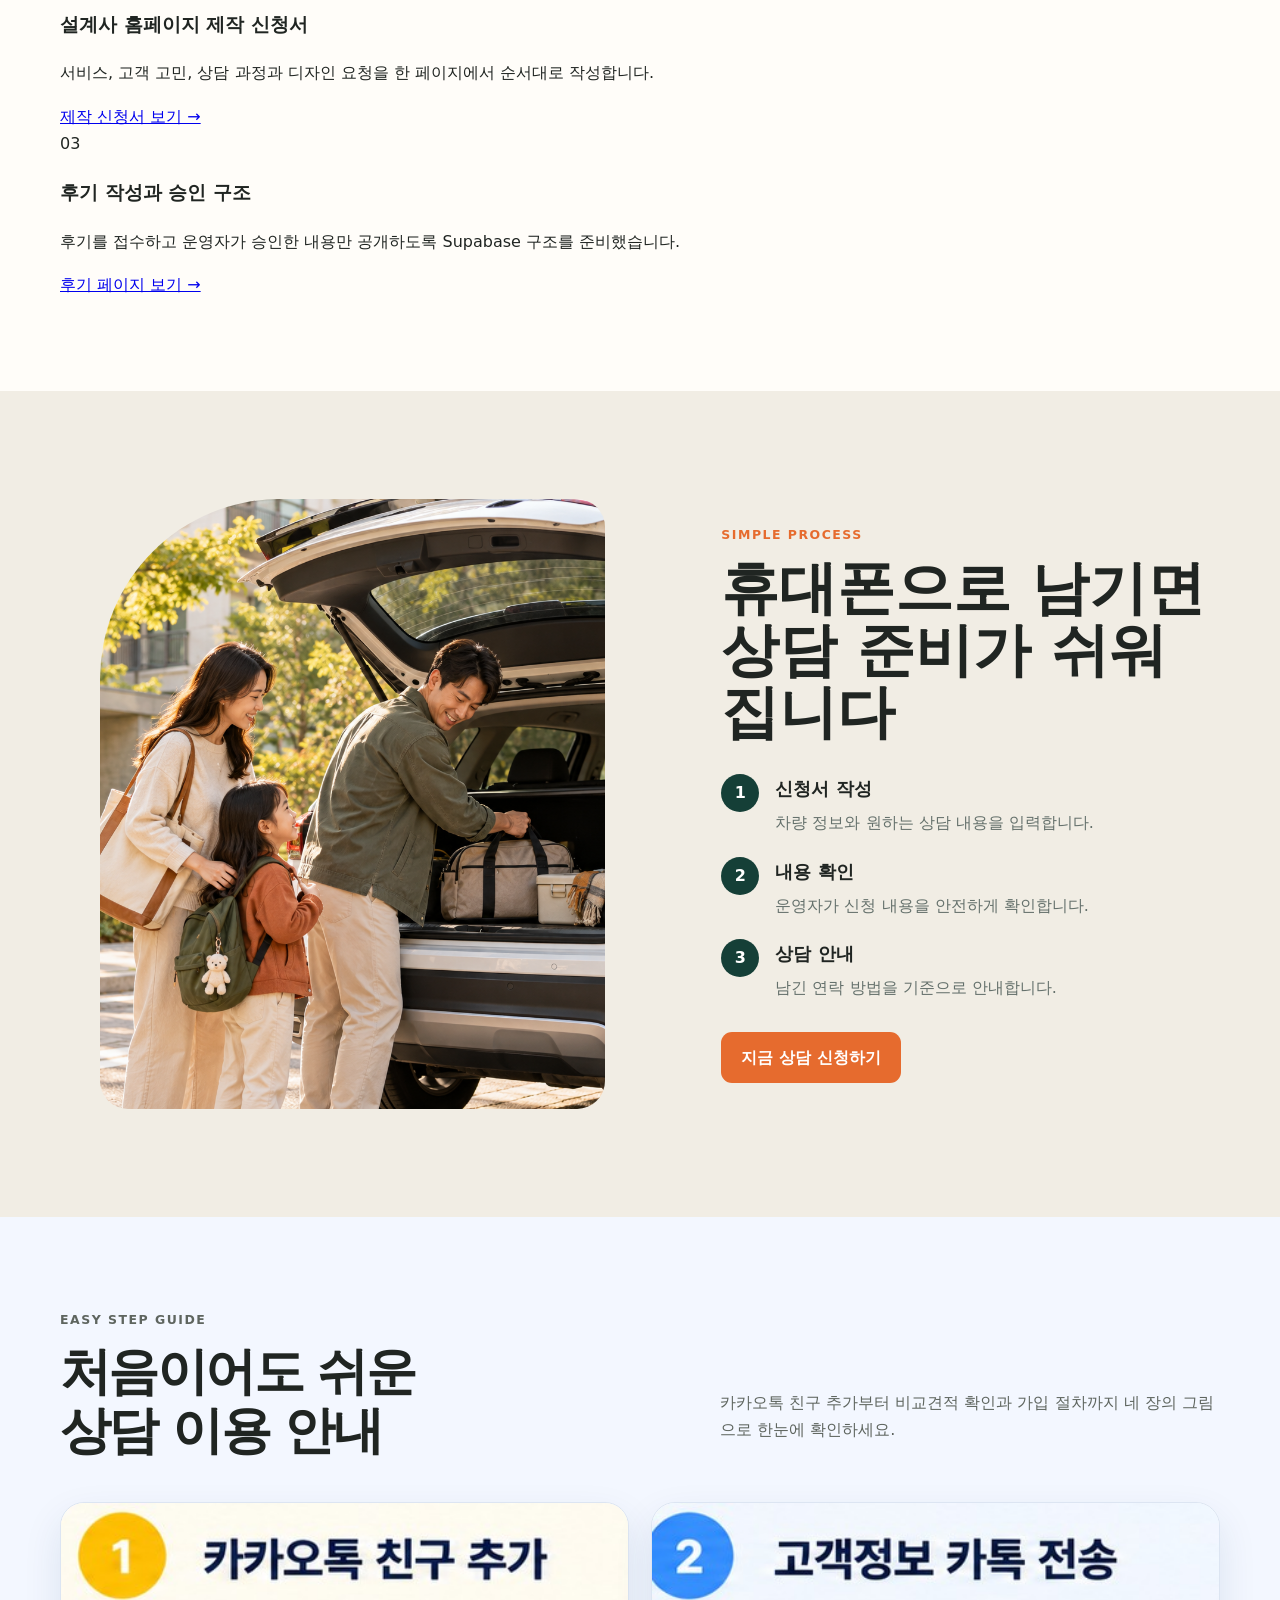
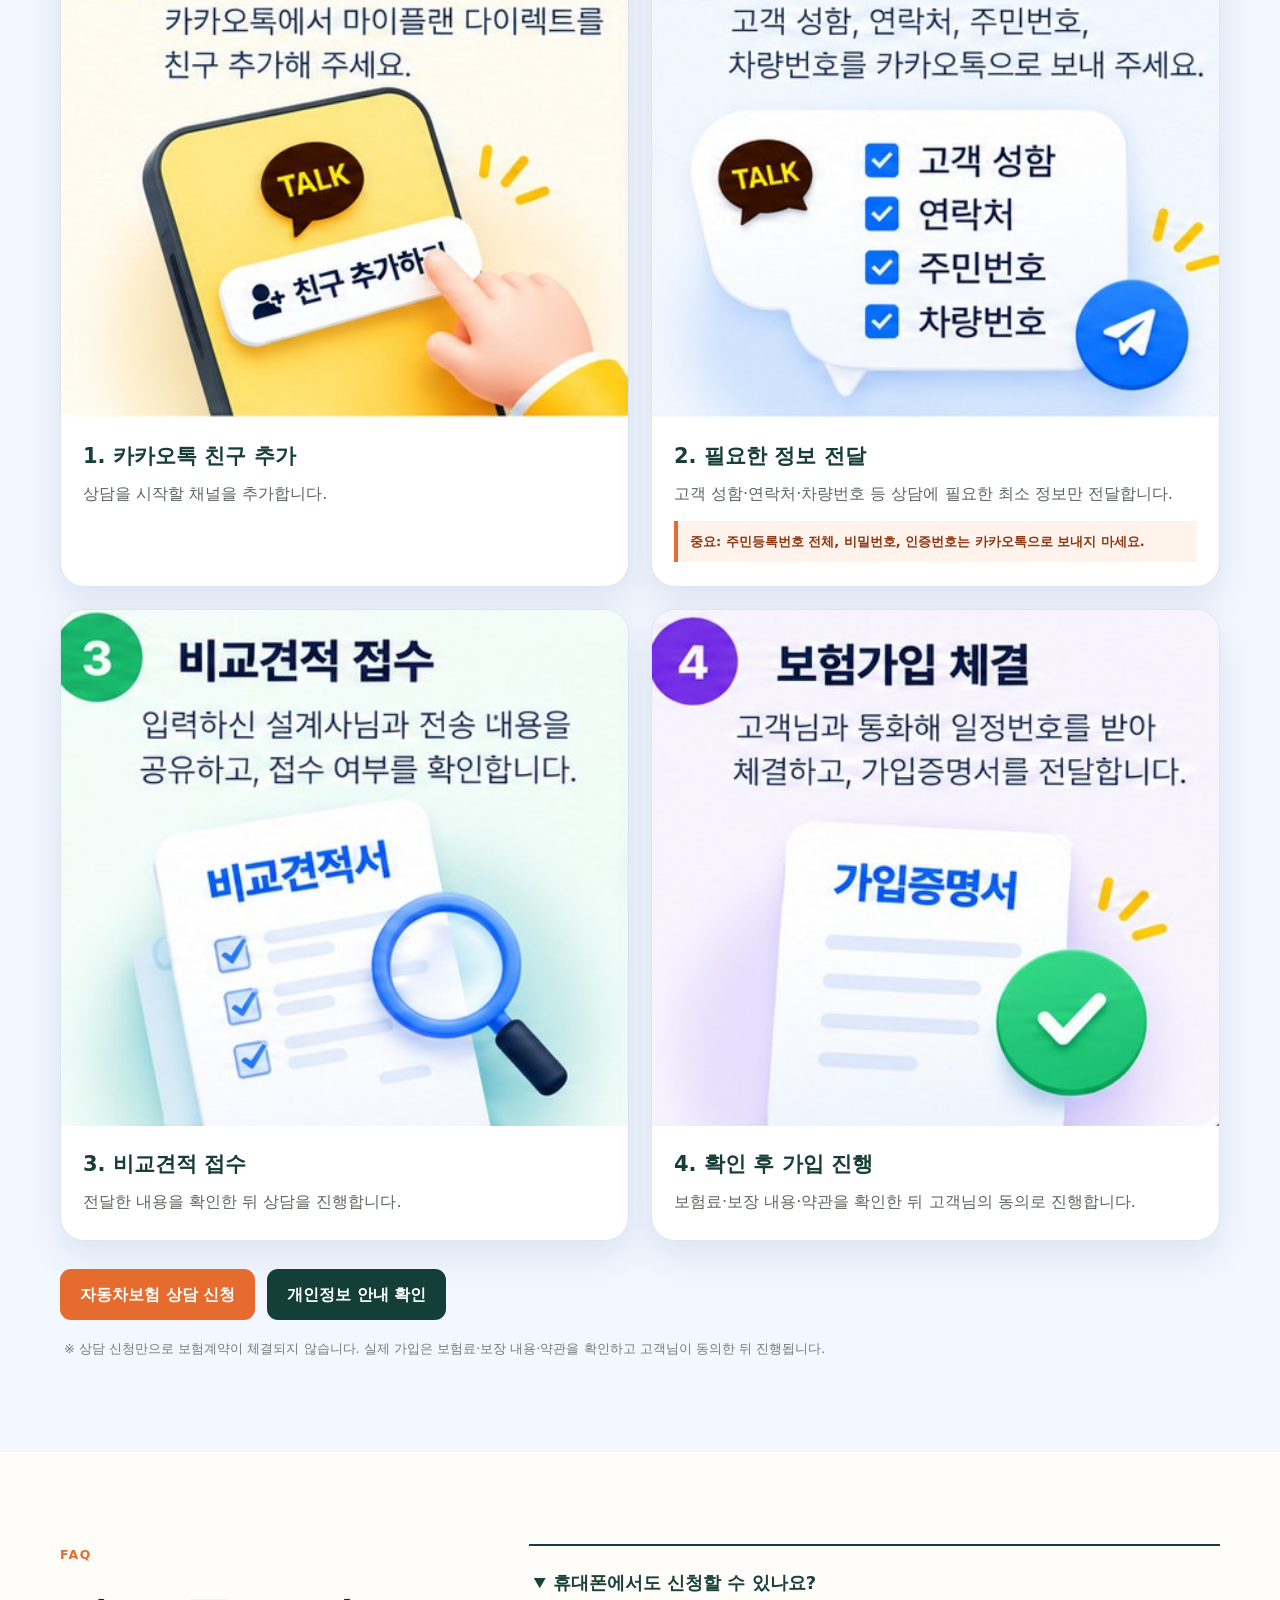
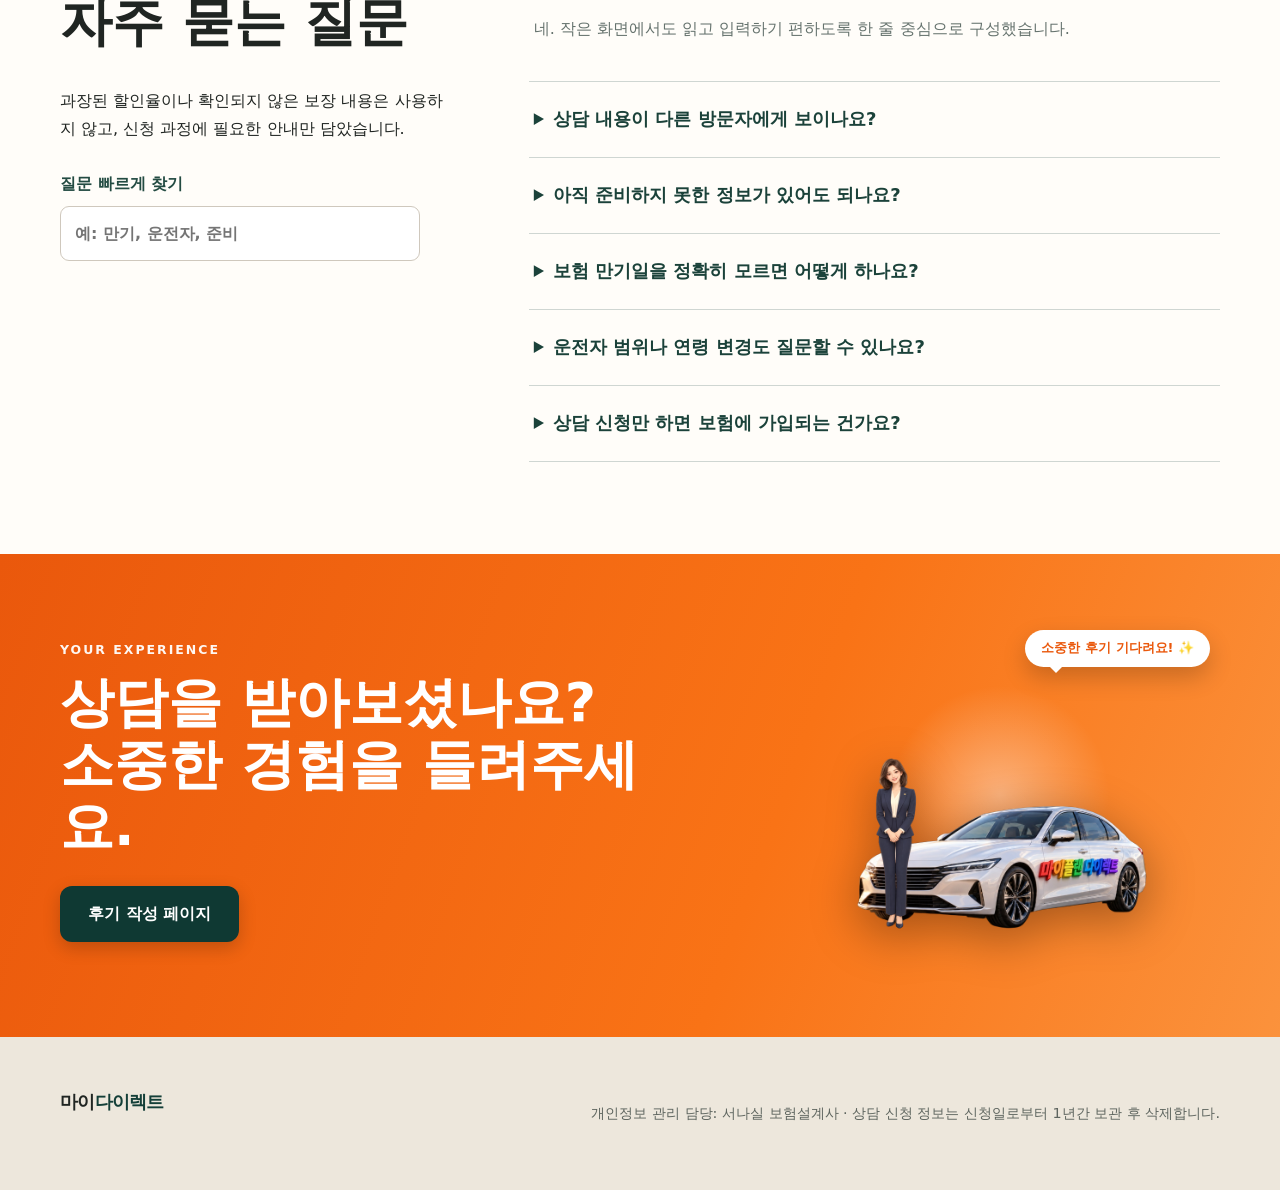
==== commit 72cb867f: "Publish latest MyDirect customer tools site" ====
--- a/index.html
+++ b/index.html
@@ -1,10 +1,472 @@
-<!doctype html><html lang="ko"><head><meta charset="utf-8"><meta name="viewport" content="width=device-width,initial-scale=1"><meta name="robots" content="noindex,nofollow,noarchive"><meta name="description" content="마이플랜 다이렉트 자동차보험 신규·갱신 상담"><title>마이플랜 다이렉트 자동차보험</title><link rel="stylesheet" href="styles.css?v=crisp"></head><body><a class="skip" href="#main">본문 바로가기</a>
-<header class="site-header"><div class="wrap nav"><a class="brand" href="index.html">마이플랜 <span>다이렉트</span><small>자동차보험</small></a><button class="menu" aria-expanded="false">메뉴</button><nav class="nav-links"><a aria-current="page" href="index.html">자동차보험</a><a href="#guide">상담 안내</a><a href="#faq">자주 묻는 질문</a><a href="reviews.html">후기</a><a class="planner-link" href="planner-website.html">설계사 전용</a><a class="nav-cta" href="auto-consultation.html">상담 신청</a></nav></div></header>
-<main id="main"><section class="auto-hero"><img class="auto-hero-bg" src="assets/car-road-v2.jpg?v=original-beloved" alt="밝은 도로를 안전하게 달리는 흰색 가족용 자동차"><div class="auto-hero-scrim"></div><div class="wrap auto-hero-content"><p class="eyebrow">MYPLAN DIRECT AUTO</p><h1 style="word-break: keep-all;"><span style="white-space: nowrap;">자동차보험 신규·갱신,</span><br><span style="white-space: nowrap;"><em>어려운 내용은 쉽게</em></span></h1><p class="lead">내 차에 필요한 상담 내용을 휴대폰으로 편하게 남겨 주세요.<br>확인이 필요한 항목을 한 번에 정리해 드립니다.</p><div class="actions"><a class="button primary" href="auto-consultation.html">자동차보험 상담 신청</a><a class="button hero-ghost" href="#guide">상담 과정 보기</a></div><p class="hero-caption">※ 화면의 사진은 홈페이지 시안용 생성 이미지입니다.</p></div></section>
-<section class="quick-bar" aria-label="빠른 메뉴"><div class="wrap quick-grid"><a href="auto-consultation.html"><span>01</span><strong>신규 가입 상담</strong><small>처음 준비할 때</small></a><a href="auto-consultation.html"><span>02</span><strong>갱신 상담</strong><small>만기 전 확인할 때</small></a><a href="auto-consultation.html"><span>03</span><strong>보장 내용 문의</strong><small>궁금한 점이 있을 때</small></a><a href="reviews.html"><span>04</span><strong>상담 후기</strong><small>경험을 나눌 때</small></a></div></section>
-<section class="section" id="guide"><div class="wrap"><div class="section-head"><div><p class="eyebrow">DIRECT GUIDE</p><h2>내 상황에 맞는 상담을<br>사진으로 쉽게 찾으세요</h2></div><p>자동차보험이라는 사실이 첫눈에 보이도록 자동차와 실제 이용 장면을 중심으로 구성했습니다.</p></div><div class="image-service-grid"><article class="image-service-card large"><img src="assets/renewal-mobile-v1.png" alt="주차된 차 안에서 휴대폰으로 자동차보험 갱신 내용을 확인하는 사람"><div><span>RENEWAL</span><h3>갱신할 때 무엇부터<br> 확인해야 할까요?</h3><p>차량과 만기 정보를 남기고 궁금한 내용을 함께 적어 주세요.</p><a href="auto-consultation.html">갱신 상담하기 →</a></div></article><article class="image-service-card"><img src="assets/family-drive-v1.png" alt="가족과 함께 자동차 여행을 준비하는 모습"><div><span>MY CAR</span><h3>내 차에 필요한 상담</h3><p>복잡한 용어 대신 필요한 질문을 순서대로 안내합니다.</p><a href="auto-consultation.html">상담 신청하기 →</a></div></article><article class="image-service-card"><img src="assets/hero-consultation-v1.png" alt="밝은 사무실에서 태블릿으로 안내하는 상담자"><div><span>REVIEW</span><h3>상담 후기를 남겨 주세요</h3><p>별점과 경험을 작성하고, 공개 여부는 운영자가 확인합니다.</p><a href="reviews.html">후기 작성하기 →</a></div></article></div></div></section>
-<section class="section built-work" id="work"><div class="wrap"><div class="section-head"><div><p class="eyebrow">BUILT PAGES</p><h2>현재 홈페이지에<br>구현된 작업 사례</h2></div><p>가상의 고객 성과를 만들지 않고, 지금 직접 열어 확인할 수 있는 기능만 소개합니다.</p></div><div class="work-grid"><article><span>01</span><h3>자동차보험 상담 신청서</h3><p>신규 가입·갱신·보장 확인과 차량 정보를 휴대폰에서 작성할 수 있습니다.</p><a href="auto-consultation.html">상담 신청서 보기 →</a></article><article><span>02</span><h3>설계사 홈페이지 제작 신청서</h3><p>서비스, 고객 고민, 상담 과정과 디자인 요청을 한 페이지에서 순서대로 작성합니다.</p><a href="planner-website.html">제작 신청서 보기 →</a></article><article><span>03</span><h3>후기 작성과 승인 구조</h3><p>후기를 접수하고 운영자가 승인한 내용만 공개하도록 Supabase 구조를 준비했습니다.</p><a href="reviews.html">후기 페이지 보기 →</a></article></div></div></section>
-<section class="section auto-story"><div class="wrap auto-story-grid"><figure><img src="assets/family-drive-v1.png" alt="주말 이동을 위해 자동차에 짐을 싣는 가족"></figure><div><p class="eyebrow">SIMPLE PROCESS</p><h2>휴대폰으로 남기면<br>상담 준비가 쉬워집니다</h2><ol class="process-list"><li><span>1</span><div><strong>신청서 작성</strong><p>차량 정보와 원하는 상담 내용을 입력합니다.</p></div></li><li><span>2</span><div><strong>내용 확인</strong><p>운영자가 신청 내용을 안전하게 확인합니다.</p></div></li><li><span>3</span><div><strong>상담 안내</strong><p>남긴 연락 방법을 기준으로 안내합니다.</p></div></li></ol><a class="button primary" href="auto-consultation.html">지금 상담 신청하기</a></div></div></section>
-<section class="section" id="faq"><div class="wrap faq-layout"><div><p class="eyebrow">FAQ</p><h2>자주 묻는 질문</h2><p>과장된 할인율이나 확인되지 않은 보장 내용은 사용하지 않고, 신청 과정에 필요한 안내만 담았습니다.</p></div><div class="faq-list"><details open><summary>휴대폰에서도 신청할 수 있나요?</summary><p>네. 작은 화면에서도 읽고 입력하기 편하도록 한 줄 중심으로 구성했습니다.</p></details><details><summary>상담 내용이 다른 방문자에게 보이나요?</summary><p>공개 목록으로 만들지 않았습니다. 실제 저장을 시작하기 전에는 Supabase 접근 권한과 운영자 계정 설정을 마쳐야 합니다.</p></details><details><summary>아직 준비하지 못한 정보가 있어도 되나요?</summary><p>확실히 아는 내용부터 작성하고, 자세한 질문은 상담 요청란에 남길 수 있습니다.</p></details></div></div></section>
-<section class="auto-review-cta"><div class="wrap auto-review-layout"><div class="review-cta-text"><p class="eyebrow">YOUR EXPERIENCE</p><h2>상담을 받아보셨나요?<br>소중한 경험을 들려주세요.</h2><a class="button" href="reviews.html">후기 작성 페이지</a></div><div class="character-pet-stage"><div class="glow-aura"></div><div class="speech-bubble">소중한 후기 기다려요! ✨</div><div class="character-pet-inner"><img src="assets/consultant-pet.png?v=car-and-pet" alt="상담 전문가 캐릭터" class="character-pet-img"></div></div></div></section></main>
-<footer class="site-footer"><div class="wrap footer-grid"><a class="brand" href="index.html">마이플랜 <span>다이렉트</span></a><p>실제 운영자 정보와 개인정보 보유기간은 공개 전에 확정해야 합니다.</p></div></footer><script src="config.js"></script><script src="site.js"></script></body></html>
+<!doctype html>
+<html lang="ko">
+<head>
+<meta charset="utf-8">
+<meta name="viewport" content="width=device-width,initial-scale=1">
+<meta name="robots" content="noindex,nofollow,noarchive">
+<meta name="description" content="마이다이렉트 자동차보험 신규·갱신 상담">
+<title>마이다이렉트 자동차보험</title>
+<link rel="icon" href="favicon.svg" type="image/svg+xml">
+<link rel="stylesheet" href="styles.css?v=customer-tools-v5">
+</head>
+<body>
+<a class="skip" href="#main">본문 바로가기</a>
+<header class="site-header">
+<div class="wrap nav">
+<a class="brand" href="index.html">마이<span>다이렉트</span>
+<small>자동차보험</small>
+</a>
+<button class="menu" aria-expanded="false">메뉴</button>
+<nav class="nav-links">
+<a aria-current="page" href="index.html">자동차보험</a>
+<a href="#guide">상담 안내</a>
+<a href="#faq">자주 묻는 질문</a>
+<a href="reviews.html">후기</a>
+<a class="planner-link" href="planner-website.html">설계사 전용</a>
+<a class="nav-cta" href="auto-consultation.html">상담 신청</a>
+</nav>
+</div>
+</header>
+<main id="main">
+<section class="auto-hero">
+<img class="auto-hero-bg" src="assets/car-road-v2.jpg?v=20261104-2" alt="강과 도심이 보이는 탁 트인 도로를 달리는 흰색 자동차">
+<div class="auto-hero-scrim">
+</div>
+<div class="wrap auto-hero-content">
+<p class="eyebrow">MYPLAN DIRECT AUTO</p>
+<h1>자동차보험 신규·갱신,<br>
+<em>어려운 내용은 쉽게</em>
+</h1>
+<p class="lead">내 차에 필요한 상담 내용을 휴대폰으로 편하게 남겨 주세요.<br>확인이 필요한 항목을 한 번에 정리해 드립니다.</p>
+<div class="actions">
+<a class="button primary" href="auto-consultation.html">자동차보험 상담 신청</a>
+<a class="button hero-ghost" href="#guide">상담 과정 보기</a>
+</div>
+<p class="hero-caption">※ 화면의 사진은 홈페이지 시안용 생성 이미지입니다.</p>
+</div>
+</section>
+<section class="quick-bar" aria-label="빠른 메뉴">
+<div class="wrap quick-grid">
+<a href="auto-consultation.html">
+<span>01</span>
+<strong>신규 가입 상담</strong>
+<small>처음 준비할 때</small>
+</a>
+<a href="auto-consultation.html">
+<span>02</span>
+<strong>갱신 상담</strong>
+<small>만기 전 확인할 때</small>
+</a>
+<a href="auto-consultation.html">
+<span>03</span>
+<strong>보장 내용 문의</strong>
+<small>궁금한 점이 있을 때</small>
+</a>
+<a href="reviews.html">
+<span>04</span>
+<strong>상담 후기</strong>
+<small>경험을 나눌 때</small>
+</a>
+</div>
+</section>
+<section class="section find-guide" id="find-my-guide">
+<div class="wrap">
+<div class="section-head">
+<div>
+<p class="eyebrow">FIND MY GUIDE</p>
+<h2>지금 필요한 도움부터<br>쉽게 찾아보세요</h2>
+</div>
+<p>보험료를 바로 계산하는 화면이 아니라, 고객님의 상황을 먼저 정리하고 상담에 필요한 항목을 안내하는 도우미입니다.</p>
+</div>
+<div class="guide-picker" data-guide-picker>
+<div class="guide-tabs" role="tablist" aria-label="자동차보험 상담 상황 선택">
+<button class="guide-tab active" type="button" role="tab" aria-selected="true" data-guide="renewal">곧 만기예요</button>
+<button class="guide-tab" type="button" role="tab" aria-selected="false" data-guide="new">처음 가입해요</button>
+<button class="guide-tab" type="button" role="tab" aria-selected="false" data-guide="change">계약을 바꾸고 싶어요</button>
+<button class="guide-tab" type="button" role="tab" aria-selected="false" data-guide="question">보장이 궁금해요</button>
+</div>
+<div class="guide-answer" aria-live="polite">
+<p class="guide-kicker">갱신 상담</p>
+<h3>만기일과 현재 궁금한 점을 먼저 확인해요</h3>
+<p>현재 가입 내용 전체를 입력할 필요는 없습니다. 만기일, 차량명, 연락받기 편한 시간부터 남겨 주세요.</p>
+<ul>
+<li>보험 만기일</li>
+<li>차종 또는 차량명</li>
+<li>확인하고 싶은 보장이나 특약</li>
+</ul>
+<a class="button primary" href="auto-consultation.html">갱신 상담 내용 남기기</a>
+</div>
+</div>
+<p class="legal-note">※ 실제 가입 가능 여부·보험료·보장 내용은 보험회사와 가입 조건에 따라 달라질 수 있으며, 상담 신청만으로 보험계약이 체결되지 않습니다.</p>
+</div>
+</section>
+<section class="section" id="guide">
+<div class="wrap">
+<div class="section-head">
+<div>
+<p class="eyebrow">DIRECT GUIDE</p>
+<h2>내 상황에 맞는 상담을<br>사진으로 쉽게 찾으세요</h2>
+</div>
+<p>자동차보험이라는 사실이 첫눈에 보이도록 자동차와 실제 이용 장면을 중심으로 구성했습니다.</p>
+</div>
+<div class="image-service-grid">
+<article class="image-service-card large">
+<img src="assets/renewal-mobile-v1.png" alt="주차된 차 안에서 휴대폰으로 자동차보험 갱신 내용을 확인하는 사람">
+<div>
+<span>RENEWAL</span>
+<h3>갱신할 때 무엇부터<br> 확인해야 할까요?</h3>
+<p>차량과 만기 정보를 남기고 궁금한 내용을 함께 적어 주세요.</p>
+<a href="auto-consultation.html">갱신 상담하기 →</a>
+</div>
+</article>
+<article class="image-service-card">
+<img src="assets/family-drive-v1.png" alt="가족과 함께 자동차 여행을 준비하는 모습">
+<div>
+<span>MY CAR</span>
+<h3>내 차에 필요한 상담</h3>
+<p>복잡한 용어 대신 필요한 질문을 순서대로 안내합니다.</p>
+<a href="auto-consultation.html">상담 신청하기 →</a>
+</div>
+</article>
+<article class="image-service-card">
+<img src="assets/hero-consultation-v1.png" alt="밝은 사무실에서 태블릿으로 안내하는 상담자">
+<div>
+<span>REVIEW</span>
+<h3>상담 후기를 남겨 주세요</h3>
+<p>별점과 경험을 작성하고, 공개 여부는 운영자가 확인합니다.</p>
+<a href="reviews.html">후기 작성하기 →</a>
+</div>
+</article>
+</div>
+</div>
+</section>
+<section class="section prepare-section" id="prepare">
+<div class="wrap prepare-layout">
+<div>
+<p class="eyebrow">EASY CHECKLIST</p>
+<h2>상담 전에 이것만<br>확인하면 충분해요</h2>
+<p class="prepare-lead">모든 항목을 완벽하게 준비할 필요는 없습니다. 아는 것만 체크하면 상담 신청서에 무엇을 적어야 할지 한눈에 보입니다.</p>
+<div class="progress-box">
+<div>
+<span>나의 준비 상태</span>
+<strong data-check-count>0 / 5</strong>
+</div>
+<div class="progress-track">
+<span data-check-progress>
+</span>
+</div>
+</div>
+</div>
+<div class="checklist-card" data-smart-checklist>
+<label>
+<input type="checkbox">
+<span>
+<strong>보험 만기일</strong>
+<small>모르면 ‘모름’이라고 적어도 됩니다.</small>
+</span>
+</label>
+<label>
+<input type="checkbox">
+<span>
+<strong>차종 또는 차량명</strong>
+<small>정확한 세부등급은 상담 중 확인할 수 있습니다.</small>
+</span>
+</label>
+<label>
+<input type="checkbox">
+<span>
+<strong>주로 운전할 사람</strong>
+<small>누가 운전하는지 생각해 두세요.</small>
+</span>
+</label>
+<label>
+<input type="checkbox">
+<span>
+<strong>궁금한 보장 내용</strong>
+<small>모르는 용어는 그대로 질문해도 됩니다.</small>
+</span>
+</label>
+<label>
+<input type="checkbox">
+<span>
+<strong>연락받기 편한 시간</strong>
+<small>희망 요일과 시간을 남겨 주세요.</small>
+</span>
+</label>
+<a class="button forest" href="auto-consultation.html">체크한 내용으로 상담 시작하기</a>
+</div>
+</div>
+</section>
+<section class="section renewal-roadmap">
+<div class="wrap">
+<div class="section-head">
+<div>
+<p class="eyebrow">RENEWAL ROADMAP</p>
+<h2>갱신 준비,<br>세 단계면 됩니다</h2>
+</div>
+<p>서류부터 찾느라 미루지 않도록 고객이 해야 할 일을 짧게 나누었습니다.</p>
+</div>
+<ol class="roadmap-list">
+<li>
+<span>1</span>
+<div>
+<small>먼저</small>
+<h3>만기일 확인</h3>
+<p>정확한 날짜를 모르더라도 대략적인 시기를 알려 주세요.</p>
+</div>
+</li>
+<li>
+<span>2</span>
+<div>
+<small>그다음</small>
+<h3>궁금한 점 선택</h3>
+<p>갱신, 보장 확인, 운전자 범위 등 필요한 상담 목적을 고릅니다.</p>
+</div>
+</li>
+<li>
+<span>3</span>
+<div>
+<small>마지막</small>
+<h3>편한 시간에 상담</h3>
+<p>남겨 주신 시간을 참고해 확인이 필요한 내용을 안내합니다.</p>
+</div>
+</li>
+</ol>
+</div>
+</section>
+<section class="section customer-tools" id="customer-tools">
+<div class="wrap">
+<div class="section-head">
+<div>
+<p class="eyebrow">CUSTOMER TOOLS</p>
+<h2>고객님께 필요한 기능을<br>한곳에 모았어요</h2>
+</div>
+<p>보내주신 자료에서 자동차보험 고객이 자주 찾는 핵심 기능만 골라 현재 홈페이지에 맞게 정리했습니다.</p>
+</div>
+<a class="rainbow source-rainbow" id="rbBanner" href="auto-consultation.html"><span class="rb-in"><small>마이다이렉트</small><b>차에 관한 자동차보험 상담, 한 번에</b><span class="sub">신규 가입·갱신·보장 문의까지 필요한 내용을 쉽게 확인하세요.</span></span></a>
+<section class="source-map-card" aria-label="내 주변 지도"><a class="source-map-pic" href="https://map.naver.com/p/" target="_blank" rel="noopener"><img src="assets/original-nearby-map-v1.jpg?v=1" alt="강과 다리가 있는 도시 지도 위에 현재 위치, 정비소, 충전소가 표시된 그림"></a><div class="source-map-text"><span class="source-hand">쉽고 빠르게 찾아보세요!</span><h3>내 주변 지도</h3><p>정비소·전기차 충전소·주유소·세차장·견인·응급실을 네이버 지도에서 찾아보세요.</p><div class="source-map-buttons"><a class="source-map-main" href="https://map.naver.com/p/" target="_blank" rel="noopener">네이버 지도 열기 →</a><a href="https://map.naver.com/p/search/자동차%20정비소" target="_blank" rel="noopener">정비소</a><a href="https://map.naver.com/p/search/전기차%20충전소" target="_blank" rel="noopener">충전소</a><a href="https://map.naver.com/p/search/주유소" target="_blank" rel="noopener">주유소</a><a href="https://map.naver.com/p/search/세차장" target="_blank" rel="noopener">세차장</a><a href="https://map.naver.com/p/search/견인" target="_blank" rel="noopener">견인</a><a href="https://map.naver.com/p/search/응급실" target="_blank" rel="noopener">응급실</a></div></div></section>
+<div class="tool-grid">
+<article class="tool-card expiry-tool">
+<span class="tool-number">01</span>
+<p class="tool-label">보험 만기 확인</p>
+<h3>내 보험 만기까지 며칠 남았나요?</h3>
+<p>만기일을 선택하면 남은 날짜를 바로 보여드립니다. 입력한 날짜는 서버에 저장되지 않습니다.</p>
+<label for="insurance-expiry">자동차보험 만기일</label>
+<div class="expiry-row">
+<input id="insurance-expiry" type="date" data-expiry-date>
+<button class="button primary" type="button" data-expiry-check>남은 날짜 확인</button>
+</div>
+<div class="expiry-result" data-expiry-result aria-live="polite">만기일을 선택해 주세요.</div>
+</article>
+<article class="tool-card accident-tool">
+<span class="tool-number">02</span>
+<p class="tool-label">사고가 났을 때</p>
+<h3>당황하지 말고 이 순서로 확인하세요</h3>
+<ol class="accident-steps">
+<li>
+<strong>사람의 안전 확인</strong>
+<span>다친 사람이 있으면 119에 신고합니다.</span>
+</li>
+<li>
+<strong>안전한 곳으로 이동</strong>
+<span>비상등을 켜고 2차 사고를 예방합니다.</span>
+</li>
+<li>
+<strong>현장 기록과 접수</strong>
+<span>사진·블랙박스를 확인하고 보험사에 접수합니다.</span>
+</li>
+</ol>
+<a class="text-link" href="https://accident.knia.or.kr/" target="_blank" rel="noopener">손해보험협회 사고 대응·과실비율 정보 보기 →</a>
+</article>
+<article class="tool-card official-tool">
+<span class="tool-number">03</span>
+<p class="tool-label">공식 정보 바로가기</p>
+<h3>필요한 자동차 정보를 직접 확인하세요</h3>
+<div class="official-links">
+<a href="https://e-insmarket.or.kr/" target="_blank" rel="noopener">
+<strong>보험다모아</strong>
+<span>자동차보험 비교 정보</span>
+</a>
+<a href="https://www.carhistory.or.kr/" target="_blank" rel="noopener">
+<strong>카히스토리</strong>
+<span>중고차 사고이력 정보</span>
+</a>
+<a href="https://accident.knia.or.kr/" target="_blank" rel="noopener">
+<strong>과실비율 정보포털</strong>
+<span>사고 유형별 기준 확인</span>
+</a>
+<a href="https://www.wetax.go.kr/" target="_blank" rel="noopener">
+<strong>위택스</strong>
+<span>자동차세 관련 공식 정보</span>
+</a>
+</div>
+<p class="official-note">외부 공식 사이트는 새 창에서 열리며, 이용 내용과 결과는 각 기관의 기준을 따릅니다.</p>
+</article>
+<article class="tool-card contact-tool">
+<span class="tool-number">04</span>
+<p class="tool-label">상담 준비</p>
+<h3>무엇을 물어봐야 할지 몰라도 괜찮아요</h3>
+<p>신규 가입, 갱신, 운전자 범위, 보장 내용 중 필요한 항목만 선택해 남길 수 있습니다.</p>
+<ul>
+<li>차량명 또는 차종</li>
+<li>보험 만기일</li>
+<li>주로 운전하는 사람</li>
+<li>궁금한 내용</li>
+</ul>
+<a class="button forest" href="auto-consultation.html">자동차보험 상담 시작하기</a>
+</article>
+</div>
+<p class="legal-note">※ 사고가 발생한 경우 현장 상황과 관계기관의 안내를 우선해 주세요. 이 홈페이지의 안내는 일반적인 참고 정보입니다.</p>
+</div>
+</section>
+<section class="section built-work" id="work">
+<div class="wrap">
+<div class="section-head">
+<div>
+<p class="eyebrow">BUILT PAGES</p>
+<h2>현재 홈페이지에<br>구현된 작업 사례</h2>
+</div>
+<p>가상의 고객 성과를 만들지 않고, 지금 직접 열어 확인할 수 있는 기능만 소개합니다.</p>
+</div>
+<div class="work-grid">
+<article>
+<span>01</span>
+<h3>자동차보험 상담 신청서</h3>
+<p>신규 가입·갱신·보장 확인과 차량 정보를 휴대폰에서 작성할 수 있습니다.</p>
+<a href="auto-consultation.html">상담 신청서 보기 →</a>
+</article>
+<article>
+<span>02</span>
+<h3>설계사 홈페이지 제작 신청서</h3>
+<p>서비스, 고객 고민, 상담 과정과 디자인 요청을 한 페이지에서 순서대로 작성합니다.</p>
+<a href="planner-website.html">제작 신청서 보기 →</a>
+</article>
+<article>
+<span>03</span>
+<h3>후기 작성과 승인 구조</h3>
+<p>후기를 접수하고 운영자가 승인한 내용만 공개하도록 Supabase 구조를 준비했습니다.</p>
+<a href="reviews.html">후기 페이지 보기 →</a>
+</article>
+</div>
+</div>
+</section>
+<section class="section auto-story">
+<div class="wrap auto-story-grid">
+<figure>
+<img src="assets/family-drive-v1.png" alt="주말 이동을 위해 자동차에 짐을 싣는 가족">
+</figure>
+<div>
+<p class="eyebrow">SIMPLE PROCESS</p>
+<h2>휴대폰으로 남기면<br>상담 준비가 쉬워집니다</h2>
+<ol class="process-list">
+<li>
+<span>1</span>
+<div>
+<strong>신청서 작성</strong>
+<p>차량 정보와 원하는 상담 내용을 입력합니다.</p>
+</div>
+</li>
+<li>
+<span>2</span>
+<div>
+<strong>내용 확인</strong>
+<p>운영자가 신청 내용을 안전하게 확인합니다.</p>
+</div>
+</li>
+<li>
+<span>3</span>
+<div>
+<strong>상담 안내</strong>
+<p>남긴 연락 방법을 기준으로 안내합니다.</p>
+</div>
+</li>
+</ol>
+<a class="button primary" href="auto-consultation.html">지금 상담 신청하기</a>
+</div>
+</div>
+</section>
+<section class="section visual-guide" id="visual-guide">
+<div class="wrap">
+<div class="section-head">
+<div><p class="eyebrow">EASY STEP GUIDE</p><h2>처음이어도 쉬운<br>상담 이용 안내</h2></div>
+<p>카카오톡 친구 추가부터 비교견적 확인과 가입 절차까지 네 장의 그림으로 한눈에 확인하세요.</p>
+</div>
+<ol class="visual-guide-grid">
+<li><figure><img src="assets/guide-step1-v1.jpg?v=1" alt="1단계 카카오톡에서 마이플랜 다이렉트 친구 추가 안내" loading="lazy"><figcaption><strong>1. 카카오톡 친구 추가</strong><span>상담을 시작할 채널을 추가합니다.</span></figcaption></figure></li>
+<li><figure><img src="assets/guide-step2-v1.jpg?v=1" alt="2단계 고객정보를 카카오톡으로 전송하는 예시 안내" loading="lazy"><figcaption><strong>2. 필요한 정보 전달</strong><span>고객 성함·연락처·차량번호 등 상담에 필요한 최소 정보만 전달합니다.</span><em>중요: 주민등록번호 전체, 비밀번호, 인증번호는 카카오톡으로 보내지 마세요.</em></figcaption></figure></li>
+<li><figure><img src="assets/guide-step3-v1.jpg?v=1" alt="3단계 설계사에게 비교견적을 접수하는 안내" loading="lazy"><figcaption><strong>3. 비교견적 접수</strong><span>전달한 내용을 확인한 뒤 상담을 진행합니다.</span></figcaption></figure></li>
+<li><figure><img src="assets/guide-step4-v1.jpg?v=1" alt="4단계 통화 후 보험 가입을 체결하고 가입증명서를 전달하는 안내" loading="lazy"><figcaption><strong>4. 확인 후 가입 진행</strong><span>보험료·보장 내용·약관을 확인한 뒤 고객님의 동의로 진행합니다.</span></figcaption></figure></li>
+</ol>
+<div class="visual-guide-actions"><a class="button primary" href="auto-consultation.html">자동차보험 상담 신청</a><a class="button forest" href="privacy.html">개인정보 안내 확인</a></div>
+<p class="legal-note">※ 상담 신청만으로 보험계약이 체결되지 않습니다. 실제 가입은 보험료·보장 내용·약관을 확인하고 고객님이 동의한 뒤 진행됩니다.</p>
+</div>
+</section>
+<section class="section" id="faq">
+<div class="wrap faq-layout">
+<div>
+<p class="eyebrow">FAQ</p>
+<h2>자주 묻는 질문</h2>
+<p>과장된 할인율이나 확인되지 않은 보장 내용은 사용하지 않고, 신청 과정에 필요한 안내만 담았습니다.</p>
+<label class="faq-search">질문 빠르게 찾기<input type="search" placeholder="예: 만기, 운전자, 준비" data-faq-search>
+</label>
+</div>
+<div class="faq-list" data-faq-list>
+<details open>
+<summary>휴대폰에서도 신청할 수 있나요?</summary>
+<p>네. 작은 화면에서도 읽고 입력하기 편하도록 한 줄 중심으로 구성했습니다.</p>
+</details>
+<details>
+<summary>상담 내용이 다른 방문자에게 보이나요?</summary>
+<p>상담 신청 내용은 공개 목록에 표시하지 않습니다. 실제 저장 전에는 Supabase 접근 권한과 보안 규칙을 점검합니다.</p>
+</details>
+<details>
+<summary>아직 준비하지 못한 정보가 있어도 되나요?</summary>
+<p>확실히 아는 내용부터 작성하고, 모르는 내용은 ‘모름’이라고 남겨도 됩니다.</p>
+</details>
+<details>
+<summary>보험 만기일을 정확히 모르면 어떻게 하나요?</summary>
+<p>정확한 날짜를 모르더라도 괜찮습니다. 상담 신청서에 대략적인 시기나 ‘모름’이라고 남기면 확인할 항목을 안내해 드립니다.</p>
+</details>
+<details>
+<summary>운전자 범위나 연령 변경도 질문할 수 있나요?</summary>
+<p>네. 현재 계약에서 변경하고 싶은 내용을 적어 주세요. 실제 변경 가능 여부와 적용 시점은 해당 보험회사의 기준을 확인해야 합니다.</p>
+</details>
+<details>
+<summary>상담 신청만 하면 보험에 가입되는 건가요?</summary>
+<p>아닙니다. 상담 신청은 문의 내용을 전달하는 단계이며, 보험계약 체결이나 보험료 결제를 의미하지 않습니다.</p>
+</details>
+<p class="faq-empty" hidden>검색어와 맞는 질문이 없습니다.</p>
+</div>
+</div>
+</section>
+<section class="auto-review-cta">
+<div class="wrap auto-review-layout">
+<div class="review-cta-text">
+<p class="eyebrow">YOUR EXPERIENCE</p>
+<h2>상담을 받아보셨나요?<br>소중한 경험을 들려주세요.</h2>
+<a class="button" href="reviews.html">후기 작성 페이지</a>
+</div>
+<div class="character-pet-stage">
+<div class="glow-aura">
+</div>
+<div class="speech-bubble">소중한 후기 기다려요! ✨</div>
+<div class="character-pet-inner">
+<img src="assets/consultant-pet.png?v=car-and-pet" alt="상담 전문가 캐릭터" class="character-pet-img">
+</div>
+</div>
+</div>
+</section>
+</main>
+<footer class="site-footer">
+<div class="wrap footer-grid">
+<a class="brand" href="index.html">마이<span>다이렉트</span>
+</a>
+<p>개인정보 관리 담당: 서나실 보험설계사 · 상담 신청 정보는 신청일로부터 1년간 보관 후 삭제합니다.</p>
+</div>
+</footer>
+<script src="config.js">
+</script>
+<script src="site.js">
+</script>
+</body>
+</html>
--- a/styles.css
+++ b/styles.css
@@ -5,7 +5,7 @@
 @media(prefers-reduced-motion:reduce){html{scroll-behavior:auto}}
 .honeypot{display:none!important}
 .brand small{display:block;margin-top:2px;color:#6b756f;font-size:10px;font-weight:800;letter-spacing:.13em}.planner-link{color:#6f7772!important;font-size:14px}
-.auto-hero{position:relative;min-height:680px;display:grid;align-items:center;overflow:hidden;background:#dce5de}.auto-hero-bg{position:absolute;inset:0;width:100%;height:100%;object-fit:cover;object-position:center}.auto-hero-scrim{position:absolute;inset:0;background:linear-gradient(90deg,rgba(255,255,255,0.75) 0%,rgba(255,255,255,0.45) 45%,rgba(255,255,255,0) 75%)}.auto-hero-content{position:relative;z-index:1;padding-top:92px;padding-bottom:92px}.auto-hero-content h1{max-width:680px;margin:14px 0 20px;color:#153c34;font-size:clamp(30px,3.8vw,50px);line-height:1.2;letter-spacing:-.03em}.auto-hero-content h1 em{color:#e85e2c;font-style:normal}.auto-hero-content .lead{max-width:630px;color:#43534e}.hero-ghost{border:1px solid #294f46;background:rgba(255,255,255,.76);color:#24483f}.hero-caption{margin-top:24px;color:#65716c;font-size:13px}
+.auto-hero{position:relative;min-height:680px;display:grid;align-items:center;overflow:hidden;background:#dce5de}.auto-hero-bg{position:absolute;inset:0;width:100%;height:100%;object-fit:cover;object-position:center}.auto-hero-scrim{position:absolute;inset:0;background:linear-gradient(90deg,rgba(248,244,235,.97) 0%,rgba(248,244,235,.86) 42%,rgba(248,244,235,.08) 72%)}.auto-hero-content{position:relative;z-index:1;padding-top:92px;padding-bottom:92px}.auto-hero-content h1{max-width:760px;margin:16px 0 24px;color:#153c34;font-size:clamp(44px,6vw,78px);line-height:1.04;letter-spacing:-.055em}.auto-hero-content h1 em{color:#e85e2c;font-style:normal}.auto-hero-content .lead{max-width:630px;color:#43534e}.hero-ghost{border:1px solid #294f46;background:rgba(255,255,255,.76);color:#24483f}.hero-caption{margin-top:24px;color:#65716c;font-size:13px}
 .quick-bar{position:relative;z-index:2;margin-top:-34px}.quick-grid{display:grid;grid-template-columns:repeat(4,1fr);overflow:hidden;border-radius:22px;background:#123f37;box-shadow:0 18px 45px rgba(19,49,42,.22)}.quick-grid a{display:grid;grid-template-columns:38px 1fr;padding:25px 24px;border-right:1px solid rgba(255,255,255,.13);color:#fff;text-decoration:none}.quick-grid a:last-child{border-right:0}.quick-grid span{grid-row:1/3;color:#ef8a5e;font-weight:900}.quick-grid strong{font-size:17px}.quick-grid small{margin-top:5px;color:#b9ccc6}
 .image-service-grid{display:grid;grid-template-columns:1.25fr .75fr;gap:22px}.image-service-card{position:relative;min-height:340px;overflow:hidden;border-radius:28px;background:#163f37}.image-service-card.large{grid-row:span 2;min-height:704px}.image-service-card img{width:100%;height:100%;object-fit:cover;transition:transform .5s ease}.image-service-card:hover img{transform:scale(1.025)}.image-service-card:after{content:"";position:absolute;inset:0;background:linear-gradient(0deg,rgba(10,35,30,.88),rgba(10,35,30,0) 62%)}.image-service-card>div{position:absolute;z-index:2;right:0;bottom:0;left:0;padding:30px;color:#fff}.image-service-card span{color:#ff9a69;font-size:12px;font-weight:900;letter-spacing:.16em}.image-service-card h3{margin:8px 0 10px;font-size:clamp(25px,3vw,38px);line-height:1.12}.image-service-card p{max-width:520px;color:#d7e1de}.image-service-card a{display:inline-block;margin-top:14px;color:#fff;font-weight:800}
 .auto-story{background:#f1ede4}.auto-story-grid{display:grid;grid-template-columns:1.08fr .92fr;gap:76px;align-items:center}.auto-story figure{height:610px;overflow:hidden;border-radius:180px 28px 28px 28px}.auto-story figure img{width:100%;height:100%;object-fit:cover}.auto-story h2{margin:12px 0 30px;font-size:clamp(36px,4.5vw,58px);line-height:1.08}.process-list{display:grid;gap:20px;margin:0 0 30px;padding:0;list-style:none}.process-list li{display:flex;gap:16px;align-items:flex-start}.process-list li>span{display:grid;flex:0 0 38px;height:38px;place-items:center;border-radius:50%;background:#153f37;color:#fff;font-weight:900}.process-list strong{font-size:18px}.process-list p{margin:4px 0 0;color:#65716c}
@@ -26,10 +26,9 @@
 .image-service-card p{margin:0;color:#66736e;line-height:1.7;word-break:keep-all}
 .image-service-card a{margin-top:auto;padding-top:18px;color:#174a40}
 @media(max-width:900px){.image-service-grid{grid-template-columns:1fr}.image-service-card,.image-service-card.large{min-height:0}.image-service-card img{aspect-ratio:3/2}.image-service-card>div{padding:23px 22px 25px}}
-.image-service-card:nth-child(1){border-top:7px solid #e66a35}
-.image-service-card:nth-child(2){border-top:7px solid #237c70}
-.image-service-card:nth-child(3){border-top:7px solid #d3a23f}
-.built-work{background:#f3eee5}.work-grid{display:grid;grid-template-columns:repeat(3,minmax(0,1fr));gap:22px}.work-grid article{display:flex;min-height:290px;flex-direction:column;padding:30px;border-top:6px solid #174a40;border-radius:18px;background:#fff;box-shadow:0 10px 28px rgba(38,54,49,.07)}.work-grid article:nth-child(2){border-top-color:#e66a35}.work-grid article:nth-child(3){border-top-color:#d3a23f}.work-grid span{color:#d96534;font-size:13px;font-weight:900;letter-spacing:.14em}.work-grid h3{margin:16px 0 12px;color:#173e36;font-size:25px;line-height:1.25;word-break:keep-all}.work-grid p{margin:0;color:#66736e;line-height:1.75}.work-grid a{margin-top:auto;padding-top:22px;color:#174a40;font-weight:850}@media(max-width:800px){.work-grid{grid-template-columns:1fr}.work-grid article{min-height:0}}
+.image-service-card:nth-child(1),
+.image-service-card:nth-child(2),
+.image-service-card:nth-child(3){border-top:7px solid #ef79a8}
 
 /* Auto Review CTA & Moving Female Character */
 .auto-review-cta {
@@ -197,3 +196,27 @@
   letter-spacing: -0.3px !important;
   text-shadow: 0 1px 2px rgba(255, 255, 255, 0.95);
 }
+
+/* 고객이 필요한 상담을 빠르게 찾는 확장 영역 */
+.find-guide{background:#fffaf2}.guide-picker{display:grid;grid-template-columns:280px minmax(0,1fr);overflow:hidden;border:1px solid var(--line);border-radius:26px;background:#fff;box-shadow:0 18px 50px rgba(28,55,47,.09)}
+.guide-tabs{display:grid;align-content:start;padding:18px;background:#153f37}.guide-tab{width:100%;border:0;border-bottom:1px solid rgba(255,255,255,.13);padding:20px 18px;background:transparent;color:#d8e5e1;text-align:left;font-weight:800;cursor:pointer}.guide-tab:last-child{border-bottom:0}.guide-tab.active{border-radius:12px;background:#fff;color:#153f37}.guide-tab:focus-visible{outline:3px solid #f3a478;outline-offset:2px}.guide-answer{min-height:390px;padding:48px 52px}.guide-kicker{margin:0;color:var(--orange);font-size:13px;font-weight:900;letter-spacing:.12em}.guide-answer h3{max-width:650px;margin:10px 0 16px;font-size:clamp(29px,4vw,44px);line-height:1.16;letter-spacing:-.045em}.guide-answer>p:not(.guide-kicker){max-width:680px;color:var(--body)}.guide-answer ul{display:grid;grid-template-columns:repeat(3,1fr);gap:10px;margin:26px 0;padding:0;list-style:none}.guide-answer li{padding:13px 14px;border:1px solid #dfe3df;border-radius:10px;background:#f8faf8;color:#234b42;font-weight:800}.guide-answer li:before{content:"✓";margin-right:8px;color:var(--orange)}.legal-note{margin:18px 4px 0;color:#747c78;font-size:13px}
+.prepare-section{background:#153f37;color:#fff}.prepare-layout{display:grid;grid-template-columns:.8fr 1.2fr;gap:70px;align-items:start}.prepare-section h2{margin:10px 0 20px;font-size:clamp(36px,5vw,62px);line-height:1.08;letter-spacing:-.05em}.prepare-lead{color:#c9d8d4}.progress-box{margin-top:35px;padding:20px;border:1px solid rgba(255,255,255,.18);border-radius:14px;background:rgba(255,255,255,.06)}.progress-box>div:first-child{display:flex;justify-content:space-between}.progress-track{height:9px;margin-top:12px;overflow:hidden;border-radius:999px;background:rgba(255,255,255,.16)}.progress-track span{display:block;width:0;height:100%;border-radius:inherit;background:#f18a58;transition:width .25s ease}.checklist-card{display:grid;gap:0;padding:15px 30px 28px;border-radius:24px;background:#fff;color:var(--ink);box-shadow:0 22px 55px rgba(0,0,0,.18)}.checklist-card label{display:grid;grid-template-columns:28px 1fr;gap:14px;align-items:start;padding:18px 0;border-bottom:1px solid #e6e0d7;cursor:pointer}.checklist-card input{width:22px;height:22px;margin-top:3px;accent-color:#e66b2e}.checklist-card strong,.checklist-card small{display:block}.checklist-card strong{font-size:18px}.checklist-card small{margin-top:3px;color:var(--body)}.checklist-card .button{margin-top:24px}
+.renewal-roadmap{background:#f2ede4}.roadmap-list{display:grid;grid-template-columns:repeat(3,1fr);gap:18px;margin:0;padding:0;list-style:none}.roadmap-list li{display:grid;grid-template-columns:58px 1fr;gap:18px;padding:28px;border-top:6px solid #e66b2e;background:#fff}.roadmap-list li:nth-child(2){border-color:#237c70}.roadmap-list li:nth-child(3){border-color:#d3a23f}.roadmap-list>li>span{display:grid;width:50px;height:50px;place-items:center;border-radius:50%;background:#153f37;color:#fff;font-size:20px;font-weight:900}.roadmap-list small{color:var(--orange);font-weight:900}.roadmap-list h3{margin:4px 0 8px;font-size:24px}.roadmap-list p{margin:0;color:var(--body)}
+.faq-search{display:grid;gap:8px;margin-top:28px;color:#234b42;font-weight:800}.faq-search input{max-width:360px;background:#fff}.faq-empty{padding:24px;text-align:center;color:var(--body)}
+@media(max-width:900px){.guide-picker,.prepare-layout{grid-template-columns:1fr}.guide-tabs{grid-template-columns:1fr 1fr}.guide-tab{border-right:1px solid rgba(255,255,255,.13)}.guide-answer{min-height:0;padding:38px 32px}.prepare-layout{gap:36px}.roadmap-list{grid-template-columns:1fr}}
+@media(max-width:560px){.guide-tabs{grid-template-columns:1fr}.guide-answer{padding:30px 22px}.guide-answer ul{grid-template-columns:1fr}.checklist-card{padding:10px 20px 24px}.roadmap-list li{grid-template-columns:46px 1fr;padding:22px}.roadmap-list>li>span{width:42px;height:42px}.brand small{max-width:190px;line-height:1.25}}
+
+/* 고객용 핵심 도구 — 기존 메인 화면은 변경하지 않음 */
+.customer-tools{background:#fffaf2}.tool-grid{display:grid;grid-template-columns:repeat(2,minmax(0,1fr));gap:22px}.tool-card{position:relative;padding:32px;border:1px solid #ded8cd;border-radius:24px;background:#fff;box-shadow:0 15px 40px rgba(27,55,48,.08)}.tool-number{position:absolute;right:28px;top:25px;color:#d7cfc1;font-size:42px;font-weight:950}.tool-label{margin:0 0 10px;color:#e66b2e;font-size:13px;font-weight:900;letter-spacing:.12em}.tool-card h3{max-width:80%;margin:0 0 12px;color:#173f37;font-size:26px;line-height:1.25}.tool-card>p:not(.tool-label):not(.official-note){color:var(--body)}.expiry-tool{background:#f5fbf8}.expiry-tool label{display:block;margin-top:24px;color:#234b42;font-weight:850}.expiry-row{display:grid;grid-template-columns:1fr auto;gap:10px;margin-top:8px}.expiry-row input{min-width:0;background:#fff}.expiry-row .button{white-space:nowrap;border:0}.expiry-result{margin-top:14px;padding:16px;border-radius:12px;background:#173f37;color:#fff;font-size:18px;font-weight:850}.accident-steps{display:grid;gap:12px;margin:22px 0;padding:0;list-style:none;counter-reset:accident}.accident-steps li{display:grid;grid-template-columns:34px 1fr;column-gap:10px;counter-increment:accident}.accident-steps li:before{grid-row:1/3;display:grid;width:30px;height:30px;place-items:center;border-radius:50%;background:#e66b2e;color:#fff;content:counter(accident);font-weight:900}.accident-steps strong,.accident-steps span{display:block}.accident-steps span{color:var(--body);font-size:14px}.text-link{color:#b84c1e;font-weight:850}.official-links{display:grid;grid-template-columns:1fr 1fr;gap:10px;margin-top:22px}.official-links a{padding:16px;border:1px solid #d8dedb;border-radius:14px;background:#f8faf9;color:#173f37;text-decoration:none;transition:transform .2s ease,border-color .2s ease}.official-links a:hover{transform:translateY(-2px);border-color:#237c70}.official-links strong,.official-links span{display:block}.official-links span{margin-top:3px;color:var(--body);font-size:13px}.official-note{margin:14px 0 0;color:#7a817e;font-size:12px}.contact-tool ul{display:grid;grid-template-columns:1fr 1fr;gap:8px 20px;margin:20px 0 24px;padding:0;list-style:none}.contact-tool li:before{margin-right:7px;color:#e66b2e;content:'✓';font-weight:950}
+@media(max-width:800px){.tool-grid{grid-template-columns:1fr}.tool-card{padding:26px}.tool-card h3{font-size:23px}.expiry-row{grid-template-columns:1fr}.official-links{grid-template-columns:1fr 1fr}}
+@media(max-width:480px){.official-links,.contact-tool ul{grid-template-columns:1fr}.tool-number{right:20px;font-size:34px}}
+.rainbow-road-banner{position:relative;height:clamp(280px,42vw,510px);margin:0 0 28px;overflow:hidden;border-radius:30px;background:#e8eee9;box-shadow:0 18px 48px rgba(27,55,48,.14)}.rainbow-road-banner img{width:100%;height:100%;object-fit:cover;object-position:center}.rainbow-road-banner:after{position:absolute;inset:38% 0 0;background:linear-gradient(0deg,rgba(11,49,41,.82),transparent);content:''}.rainbow-road-banner figcaption{position:absolute;z-index:1;left:34px;right:34px;bottom:30px;color:#fff}.rainbow-road-banner strong,.rainbow-road-banner span{display:block;text-shadow:0 2px 12px rgba(0,0,0,.35)}.rainbow-road-banner strong{font-size:clamp(25px,3.5vw,44px);line-height:1.15}.rainbow-road-banner span{margin-top:8px;font-size:16px}
+@media(max-width:560px){.rainbow-road-banner{height:360px;border-radius:22px}.rainbow-road-banner img{object-position:68% center}.rainbow-road-banner figcaption{left:22px;right:22px;bottom:22px}.rainbow-road-banner span{font-size:14px}}
+.source-rainbow{position:relative;display:block;isolation:isolate;margin:0 0 26px;padding:3px;border-radius:20px;background:linear-gradient(115deg,#ff4d4d,#ff9f1c,#ffe14d,#3ddc84,#2ec4ff,#5b6cff,#c455ff,#ff4d9e,#ff4d4d);background-size:300% 300%;color:var(--ink);text-decoration:none;transform:perspective(700px) rotateX(var(--rx,0deg)) rotateY(var(--ry,0deg));transition:transform .2s ease-out}.source-rainbow .rb-in{position:relative;display:grid;gap:7px;overflow:hidden;padding:24px 22px;border-radius:17px;background:#fff}.source-rainbow .rb-in:before{position:absolute;inset:0;background:radial-gradient(260px circle at var(--mx,50%) var(--my,0%),rgba(255,255,255,.6),transparent 60%),linear-gradient(115deg,rgba(255,77,77,.12),rgba(255,225,77,.12),rgba(61,220,132,.12),rgba(46,196,255,.12),rgba(196,85,255,.12));content:'';pointer-events:none}.source-rainbow .rb-in>*{position:relative}.source-rainbow small{font-size:13px;font-weight:900;letter-spacing:.12em;background:linear-gradient(90deg,#ff4d4d,#ff9f1c,#3ddc84,#2ec4ff,#c455ff);background-clip:text;-webkit-background-clip:text;color:transparent}.source-rainbow b{font-size:clamp(24px,3vw,36px);line-height:1.2}.source-rainbow .sub{color:var(--body);font-size:15px}.source-map-card{display:grid;overflow:hidden;margin:0 0 28px;border:1px solid #e3ebf6;border-radius:30px;background:linear-gradient(180deg,#f7faff,#eef4fd);box-shadow:0 20px 48px -28px rgba(13,40,90,.4)}.source-map-pic{display:block;overflow:hidden;aspect-ratio:1034/726}.source-map-pic img{display:block;width:100%;height:100%;object-fit:cover;transition:transform .5s}.source-map-text{display:grid;gap:14px;align-content:center;padding:32px}.source-hand{color:#0b1e45;font-size:20px;font-weight:850;transform:rotate(-2deg)}.source-map-text h3{margin:0;color:#0b2560;font-size:clamp(38px,5vw,66px);line-height:1.05}.source-map-text p{margin:0;color:#4b5b73;font-size:17px;line-height:1.65}.source-map-buttons{display:flex;flex-wrap:wrap;gap:10px;margin-top:6px}.source-map-buttons a{display:inline-flex;min-height:48px;align-items:center;justify-content:center;padding:0 17px;border-radius:14px;background:#fff;color:#0b1530;font-weight:850;text-decoration:none;box-shadow:0 8px 18px -12px rgba(13,40,90,.45)}.source-map-buttons .source-map-main{width:100%;min-height:58px;background:linear-gradient(180deg,#03c75a,#02aa4c);color:#fff;font-size:18px;box-shadow:0 14px 26px -12px rgba(3,199,90,.65)}
+@media(prefers-reduced-motion:no-preference){.source-rainbow{animation:rbflow 6s linear infinite}@keyframes rbflow{0%{background-position:0 50%}100%{background-position:300% 50%}}}@media(prefers-reduced-motion:reduce){.source-rainbow{transform:none;transition:none}}
+@media(hover:hover){.source-map-pic:hover img{transform:scale(1.03)}.source-map-buttons a:hover{transform:translateY(-2px)}}
+@media(min-width:900px){.source-map-card{grid-template-columns:minmax(0,1.13fr) minmax(0,1fr)}.source-map-pic{min-height:100%;aspect-ratio:auto}.source-map-text{padding:42px}}
+@media(max-width:560px){.source-rainbow .rb-in{padding:21px 18px}.source-map-card{border-radius:22px}.source-map-text{padding:24px 20px}.source-map-text h3{font-size:38px}.source-map-buttons a{flex:1 1 calc(50% - 10px)}.source-map-buttons .source-map-main{flex-basis:100%}}
+.visual-guide{background:#f3f7ff}.visual-guide-grid{display:grid;grid-template-columns:repeat(2,minmax(0,1fr));gap:22px;margin:0;padding:0;list-style:none}.visual-guide-grid li{min-width:0}.visual-guide-grid figure{height:100%;margin:0;overflow:hidden;border:1px solid #dce5f2;border-radius:24px;background:#fff;box-shadow:0 16px 38px rgba(17,57,112,.1)}.visual-guide-grid img{display:block;width:100%;aspect-ratio:1.1/1;object-fit:cover}.visual-guide-grid figcaption{display:grid;gap:6px;padding:20px 22px 24px}.visual-guide-grid strong{color:#173f37;font-size:21px}.visual-guide-grid span{color:var(--body)}.visual-guide-grid em{margin-top:7px;padding:11px 12px;border-left:4px solid #e66b2e;background:#fff3ec;color:#8f3512;font-size:13px;font-style:normal;font-weight:800;line-height:1.5}.visual-guide-actions{display:flex;flex-wrap:wrap;gap:12px;margin-top:28px}.visual-guide-actions .button{border:0}
+@media(max-width:700px){.visual-guide-grid{grid-template-columns:1fr}.visual-guide-grid figure{border-radius:20px}.visual-guide-grid figcaption{padding:18px 18px 22px}}
+@media(prefers-reduced-motion:reduce){.progress-track span{transition:none}}
